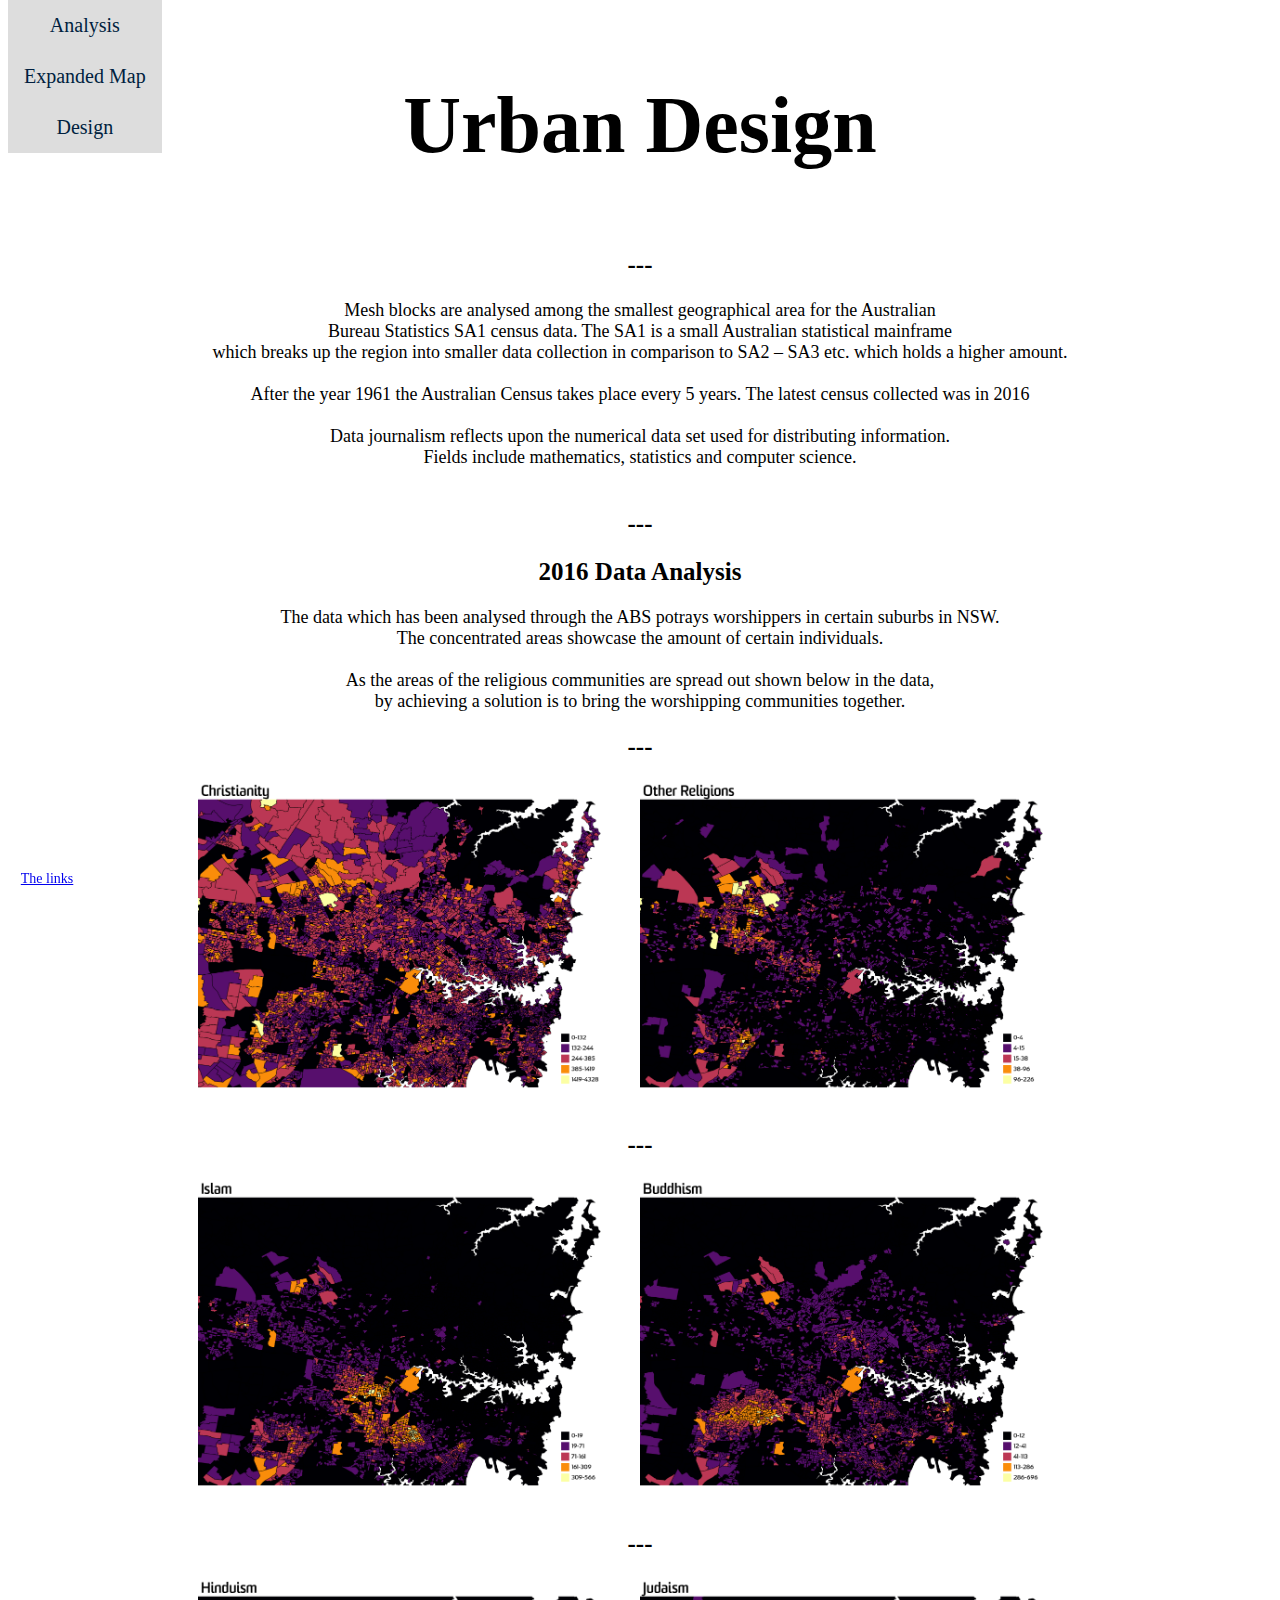
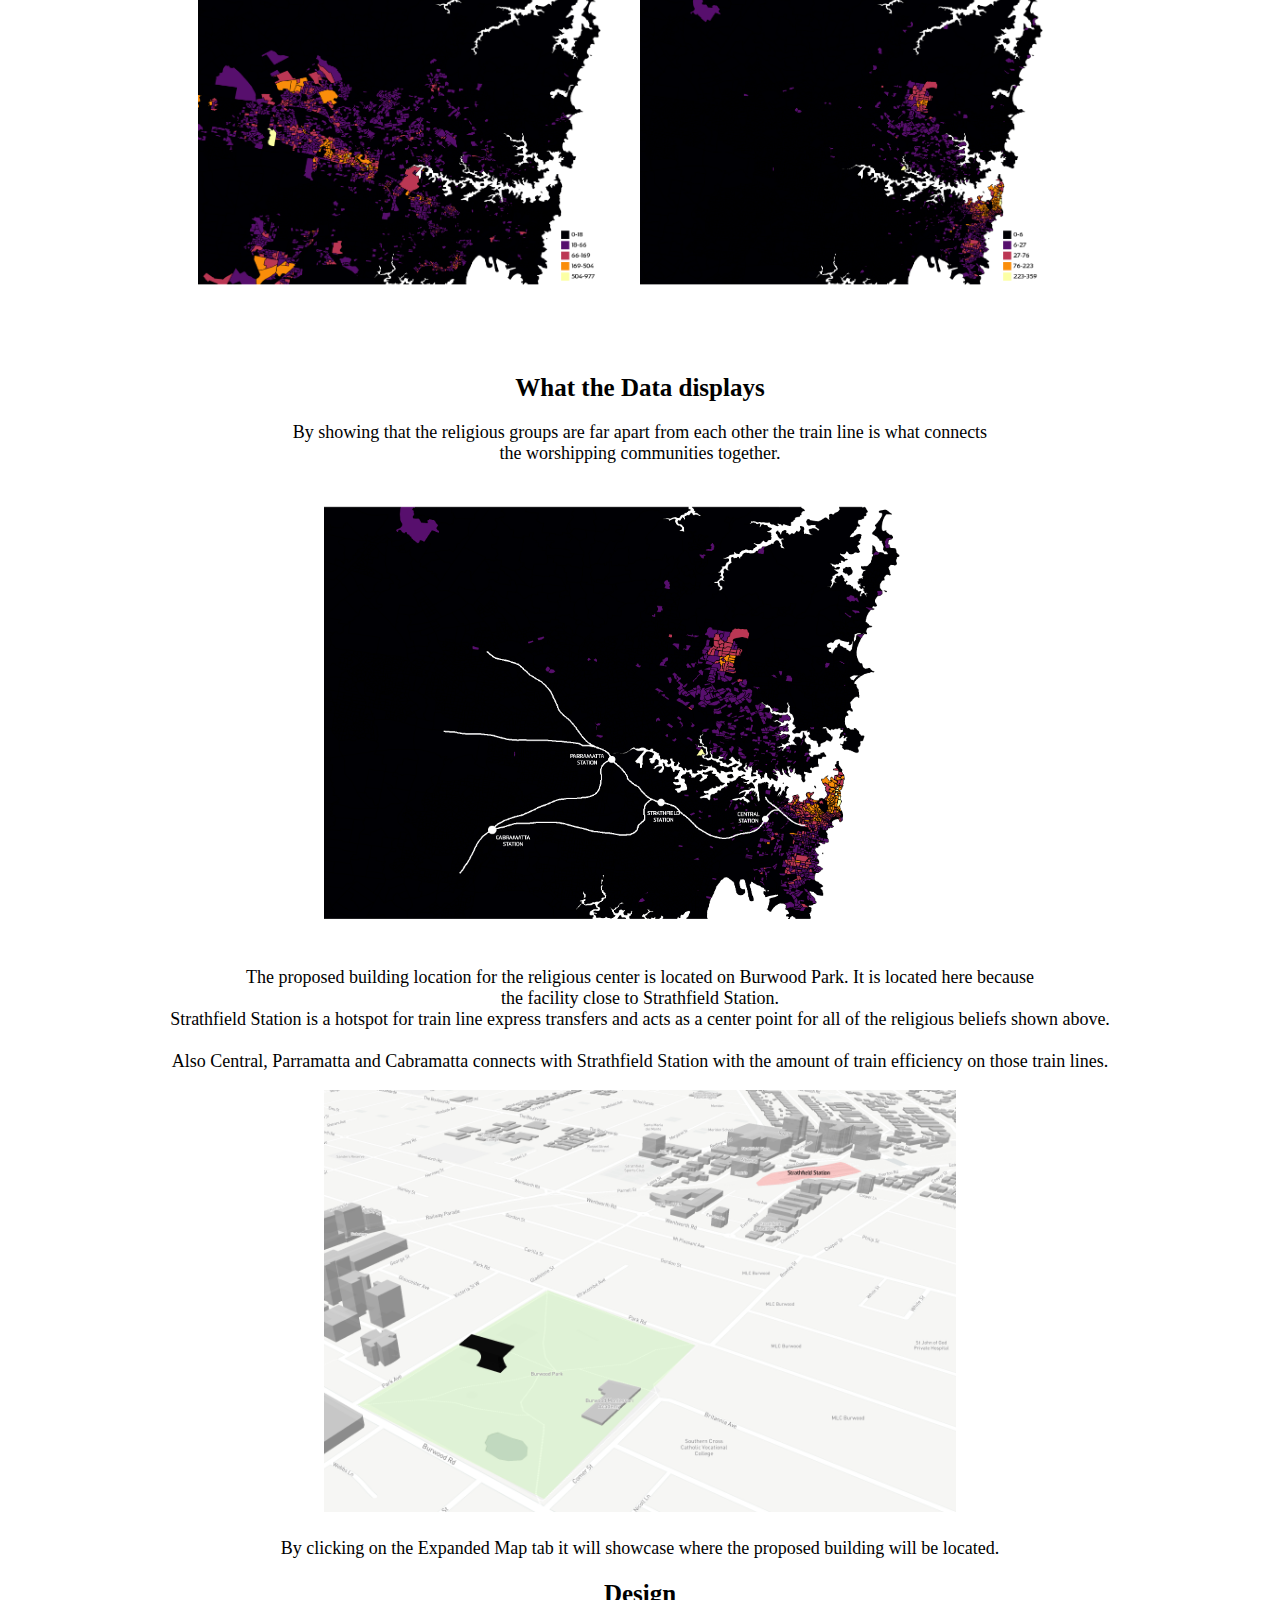
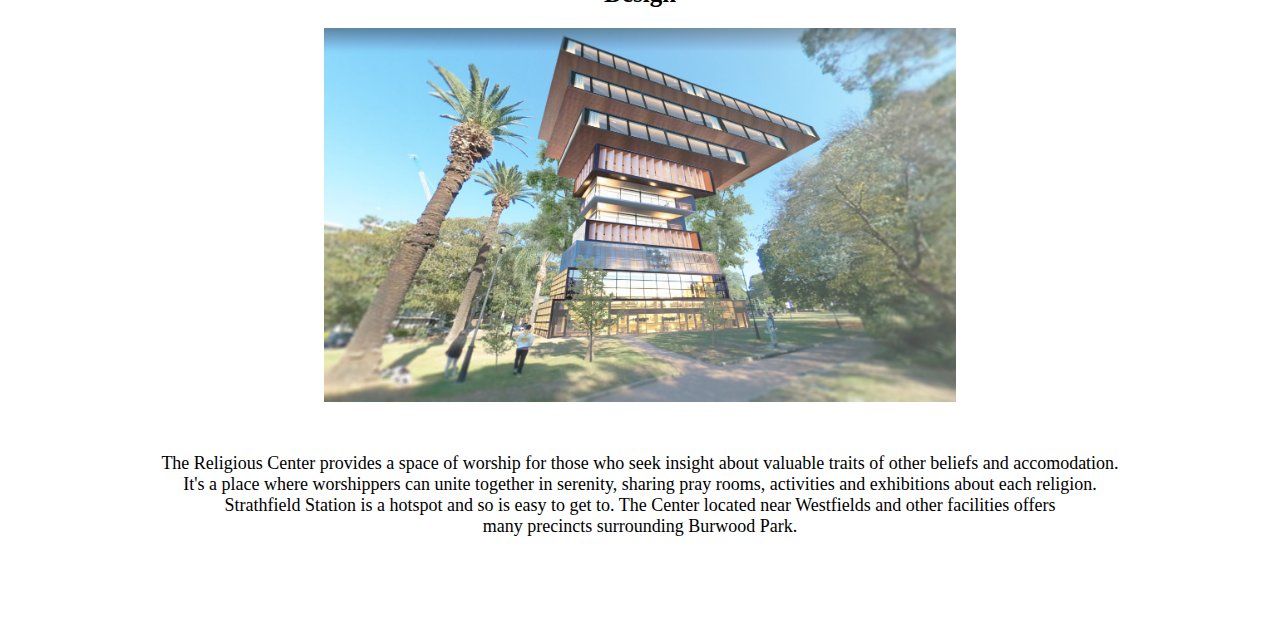
==== index.html @ 388044da "Update index.html" ====
<!DOCTYPE html>
<html>

<head>
<link rel="stylesheet" type="text/css" href="style.css"/>
<title>Testing Boi</title>
</head>

<body>

 <div class="topnav" id="myTopnav">
 <a href="index.html">Analysis</a>
 <a href="page1.html">Expanded Map</a>
 <a href="page2.html">Design</a>

 </div>


<h3>Urban Design</h3>
<h2>---</h2>
<p> 
 
 Mesh blocks are analysed among the smallest geographical area for the Australian <br> 
 Bureau Statistics SA1 census data. The SA1 is a small Australian statistical mainframe <br> 
 which breaks up the region into smaller data collection in comparison to SA2 – SA3 etc. which holds a higher amount.<br><br>
 
 After the year 1961 the Australian Census takes place every 5 years. The latest census collected was in 2016 <br><br>
 
 Data journalism reflects upon the numerical data set used for distributing information. <br>
 Fields include mathematics, statistics and computer science.<br><br>
 
 <h2>---</h2>

<h2>2016 Data Analysis</h2>
 <p>
The data which has been analysed through the ABS potrays worshippers in certain suburbs in NSW.<br>
The concentrated areas showcase the amount of certain individuals. <br><br>

As the areas of the religious communities are spread out shown below in the data,  <br>
by achieving a solution is to bring the worshipping communities together.
  
 <br>

  <h2>---</h2>
 
<img src="ChristPop.png" alt="the boi is missing!" style="width:35%" /><img src="AllPop.png" alt="the boi is missing!" style="width:35%" />
 
</p>
 
<h2>---</h2>
 
<img src="IslamPop.png" alt="the boi is missing!" style="width:35%" /><img src="BudPop.png" alt="the boi is missing!" style="width:35%" />
 
 </p>

<h2>---</h2>
 
<img src="HinduPop.png" alt="the boi is missing!" style="width:35%" /><img src="JudPop.png" alt="the boi is missing!" style="width:35%" />
 
 </p><br>

 <h2>What the Data displays</h2>
 <p>

 By showing that the religious groups are far apart from each other the train line is what connects <br>
 the worshipping communities together.
 
 <p>  
  
<img src="Train.png" alt="image missing!" style="width:50%" /> <br>
 
 <p>   

The proposed building location for the religious center is located on Burwood Park. It is located here because <br>
the facility close to Strathfield Station.<br>
Strathfield Station is a hotspot for train line express transfers and acts as a center point for all of the religious beliefs shown above.<br><br>
Also Central, Parramatta and Cabramatta connects with Strathfield Station with the amount of train efficiency on those train lines.
  
  <p>
   
<img src="Evi.jpg" alt="image missing!" style="width:50%" /> <br><br>
 
 By clicking on the Expanded Map tab it will showcase where the proposed building will be located. 
 
 <p>  
  
<h2>Design</h2>

<img src="Bro.jpg" alt="image missing!" style="width:50%" /> <br><br>

 <p>   
The Religious Center provides a space of worship for those who seek insight about valuable traits of other beliefs and accomodation. <br>
It's a place where worshippers can unite together in serenity, sharing pray rooms, activities and exhibitions about each religion.<br>
Strathfield Station is a hotspot and so is easy to get to. The Center located near Westfields and other facilities offers<br>
many precincts surrounding Burwood Park.
  
<br><br>
<br>
<br>
<br>


 

 
          
<footer> 
<a href="https://github.com/Coleron"> The links</a>
</footer>

</body>

</html>
---- style.css ----
body {
	background: url(https://52ways.com/wp-content/uploads/2018/01/MELBOURNE-52-WAYS-cities-grayscale-version.jpg) no-repeat center center fixed; 
 	-webkit-background-size: cover;
  	-moz-background-size: cover;
	-o-background-size: cover;
 	background-size: cover;
	text-align:center;
	font-family:Sommet;
	font-size:24px;
}

h1 {
	border-style: clear:both;
	border-width: 10px;
	border-color: #CD5C5C;
	padding: 1%;
	width: 40%;
	height:10%;
	margin:auto;
}

h2 {
	font-size: 25px;
}

h3 {
	font-size: 80px;
}

p {
	font-size:18px;
}

footer {
	position:fixed;
	bottom:0;
	font-size: 14px;
	padding: 1%;
}

.topnav{
	position:fixed;
	top:0;
	background-color: #DDDDDD;
}

.topnav a {
	float:center;
	display:block;
	color:#001f3f;
	text-align: center;
	padding:14px 16px;
	text-decoration: none;
	font-size:20px;
}

.topnav a:hover {
	background-color: #001f3f;
	color: ;
}
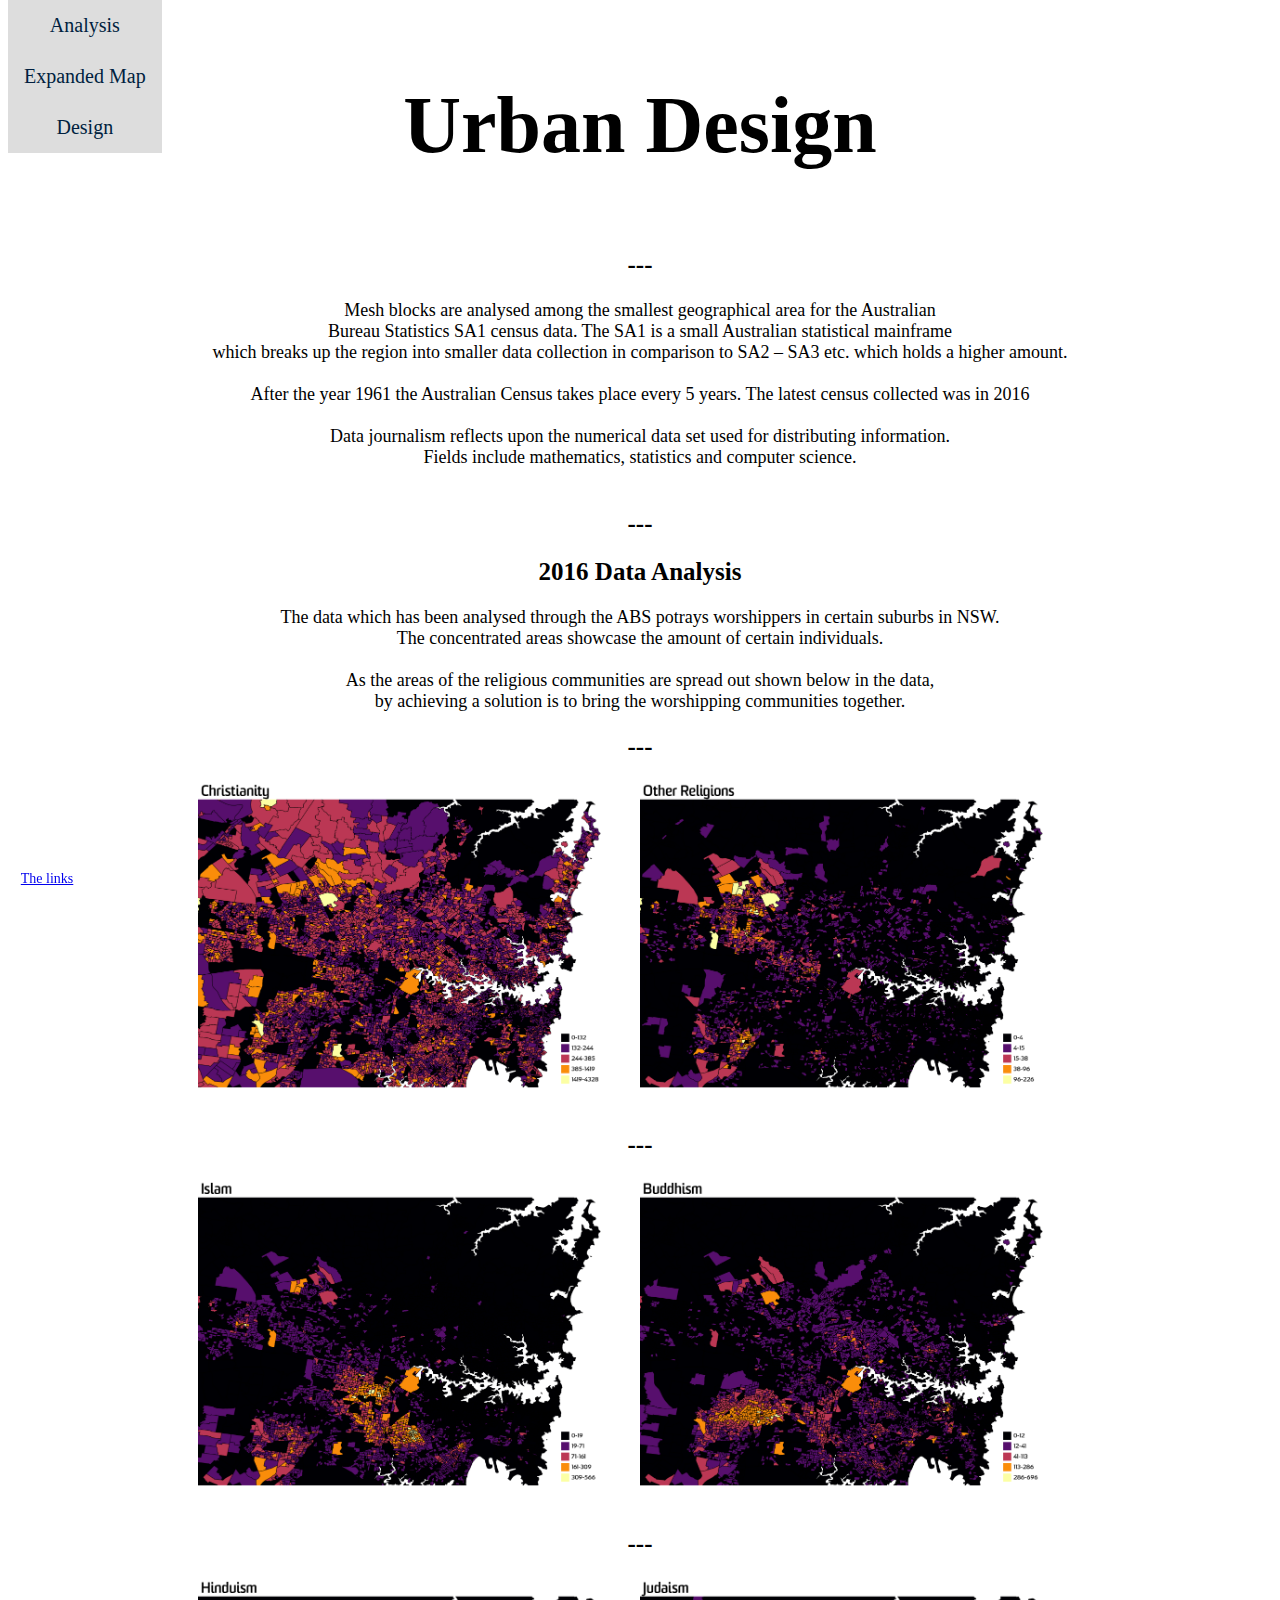
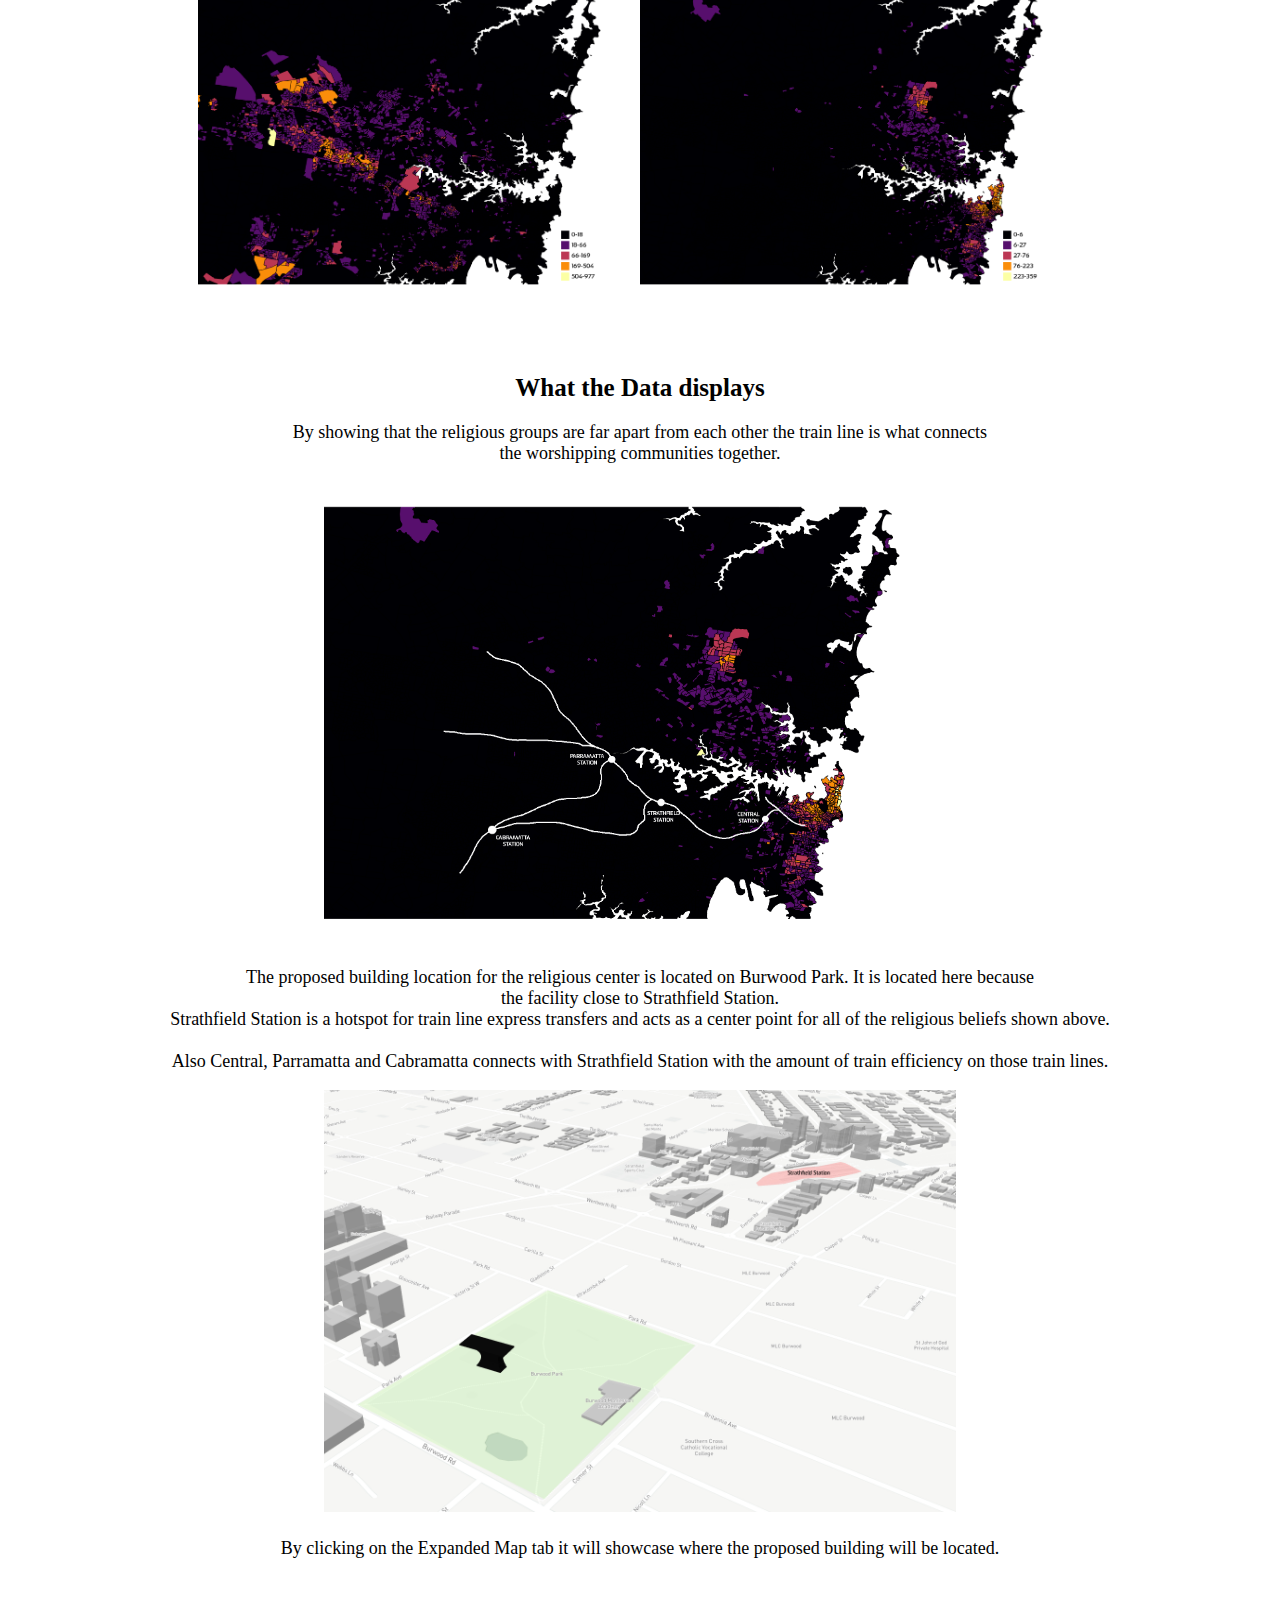
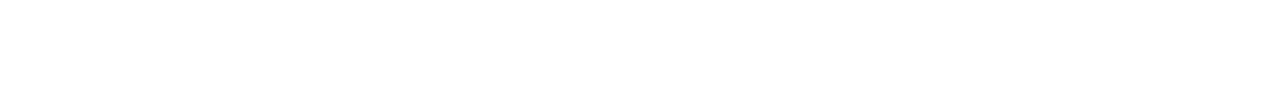
==== commit dfa33871: "Update index.html" ====
--- a/index.html
+++ b/index.html
@@ -82,28 +82,12 @@
  
  By clicking on the Expanded Map tab it will showcase where the proposed building will be located. 
  
- <p>  
-  
-<h2>Design</h2>
-
-<img src="Bro.jpg" alt="image missing!" style="width:50%" /> <br><br>
-
  <p>   
-The Religious Center provides a space of worship for those who seek insight about valuable traits of other beliefs and accomodation. <br>
-It's a place where worshippers can unite together in serenity, sharing pray rooms, activities and exhibitions about each religion.<br>
-Strathfield Station is a hotspot and so is easy to get to. The Center located near Westfields and other facilities offers<br>
-many precincts surrounding Burwood Park.
-  
 <br><br>
 <br>
 <br>
 <br>
-
-
- 
-
- 
-          
+         
 <footer> 
 <a href="https://github.com/Coleron"> The links</a>
 </footer>
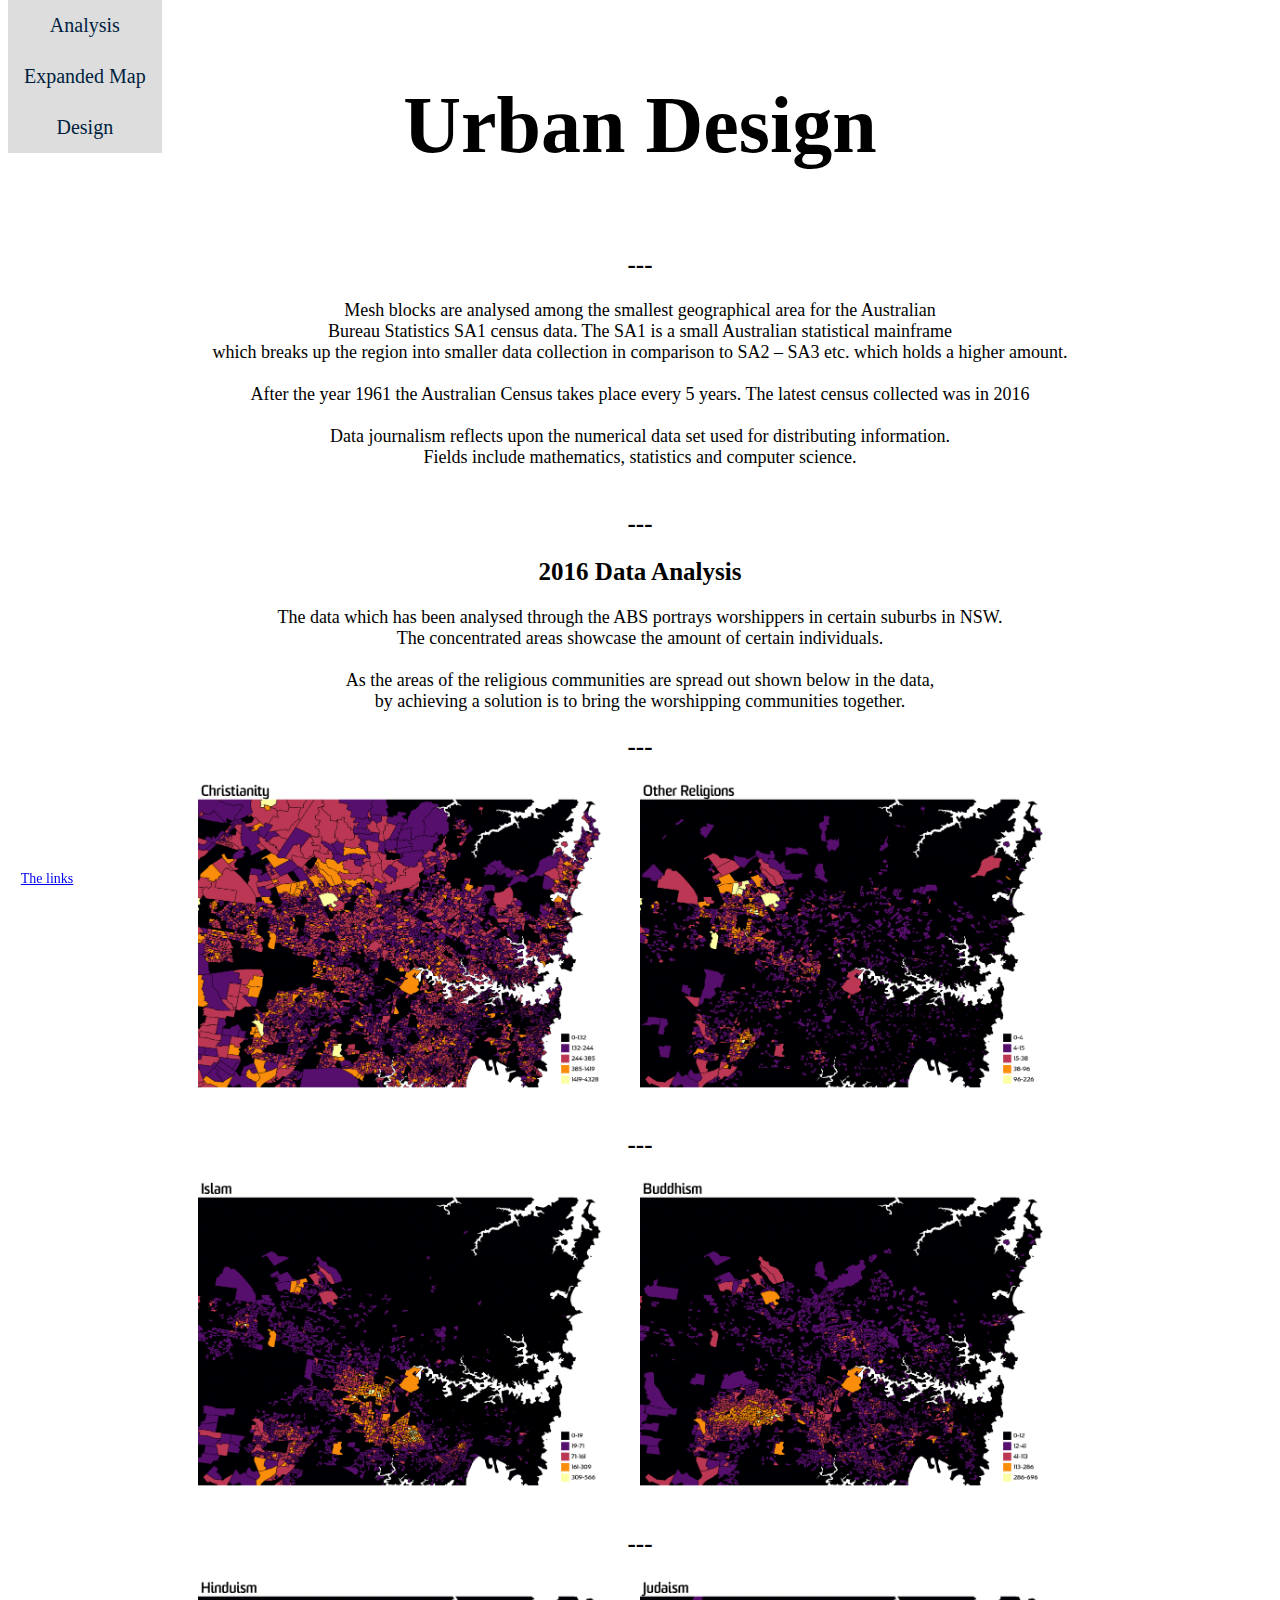
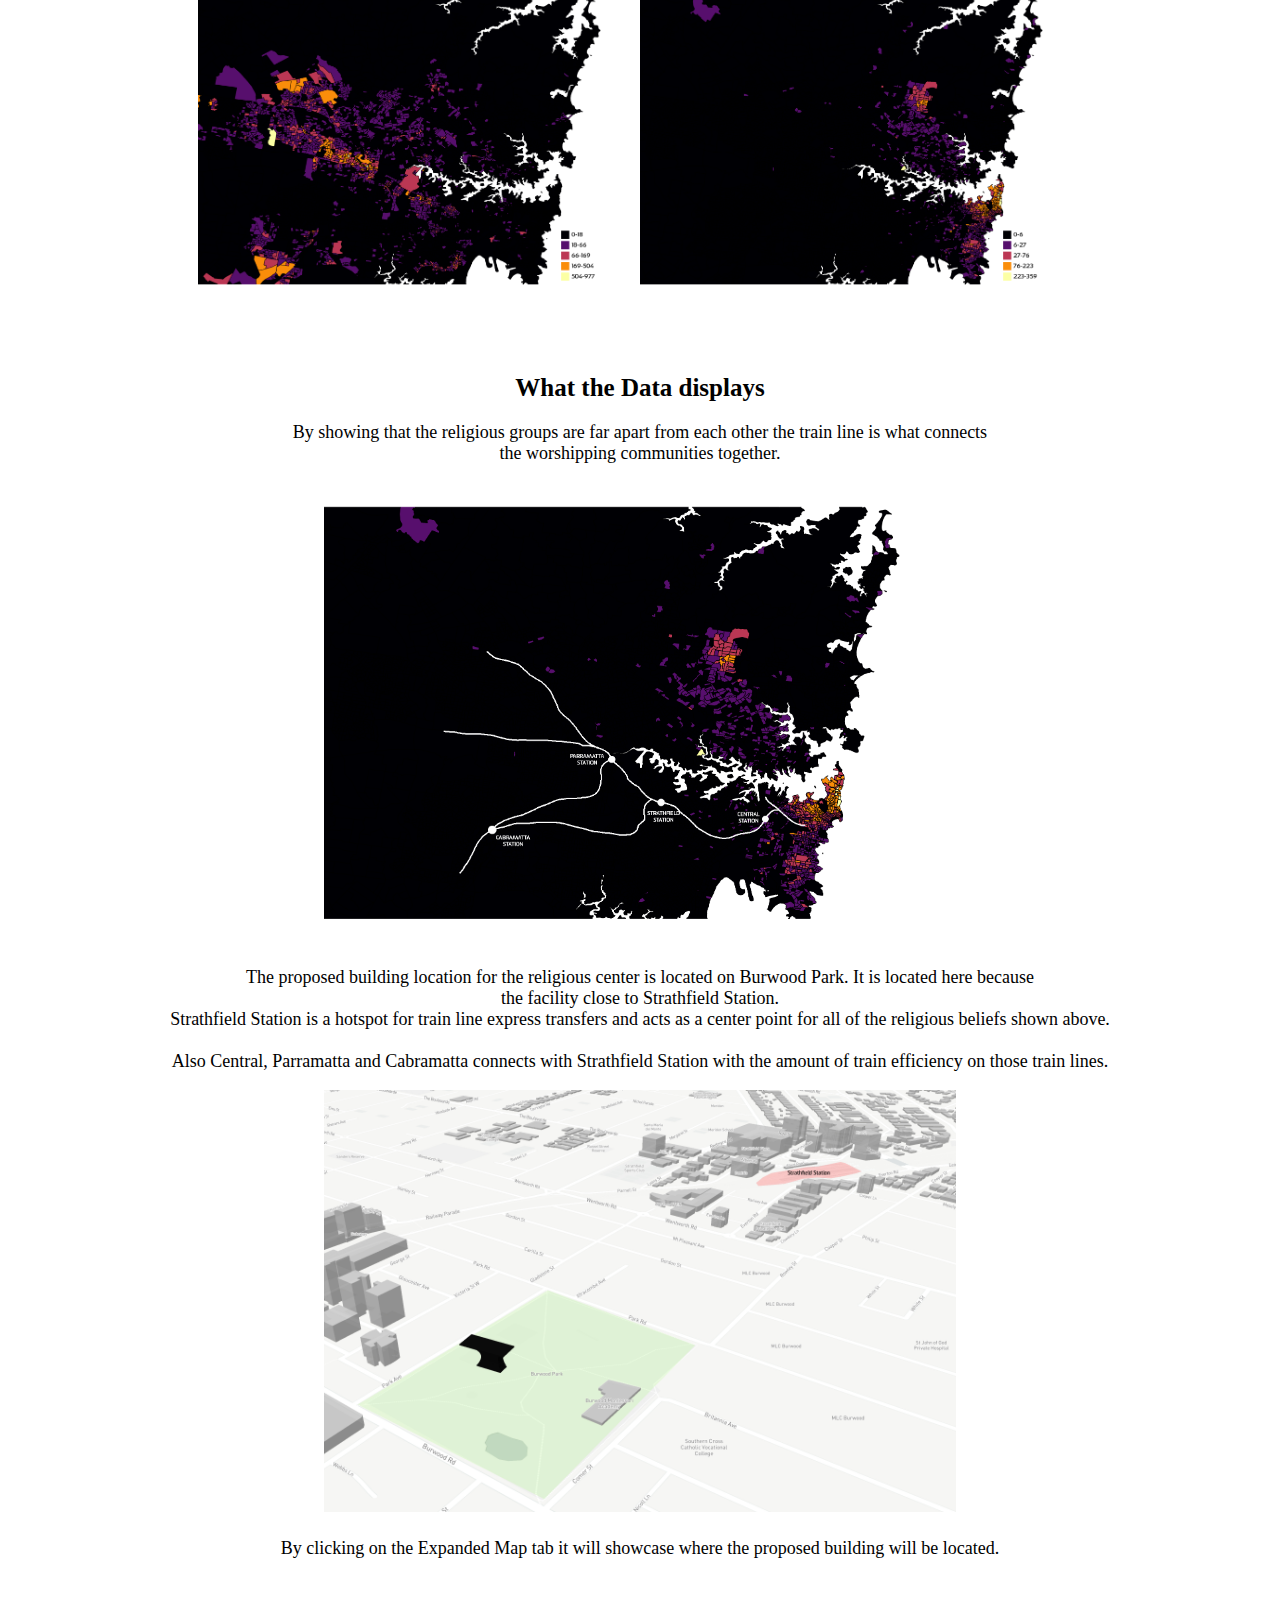
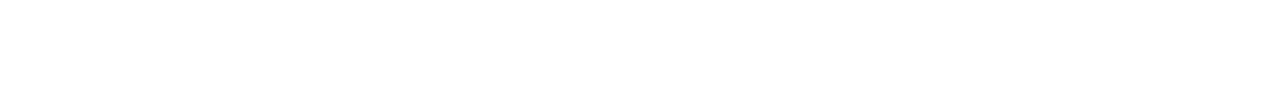
==== commit bd05dbc6: "Update index.html" ====
--- a/index.html
+++ b/index.html
@@ -33,7 +33,7 @@
 
 <h2>2016 Data Analysis</h2>
  <p>
-The data which has been analysed through the ABS potrays worshippers in certain suburbs in NSW.<br>
+The data which has been analysed through the ABS portrays worshippers in certain suburbs in NSW.<br>
 The concentrated areas showcase the amount of certain individuals. <br><br>
 
 As the areas of the religious communities are spread out shown below in the data,  <br>
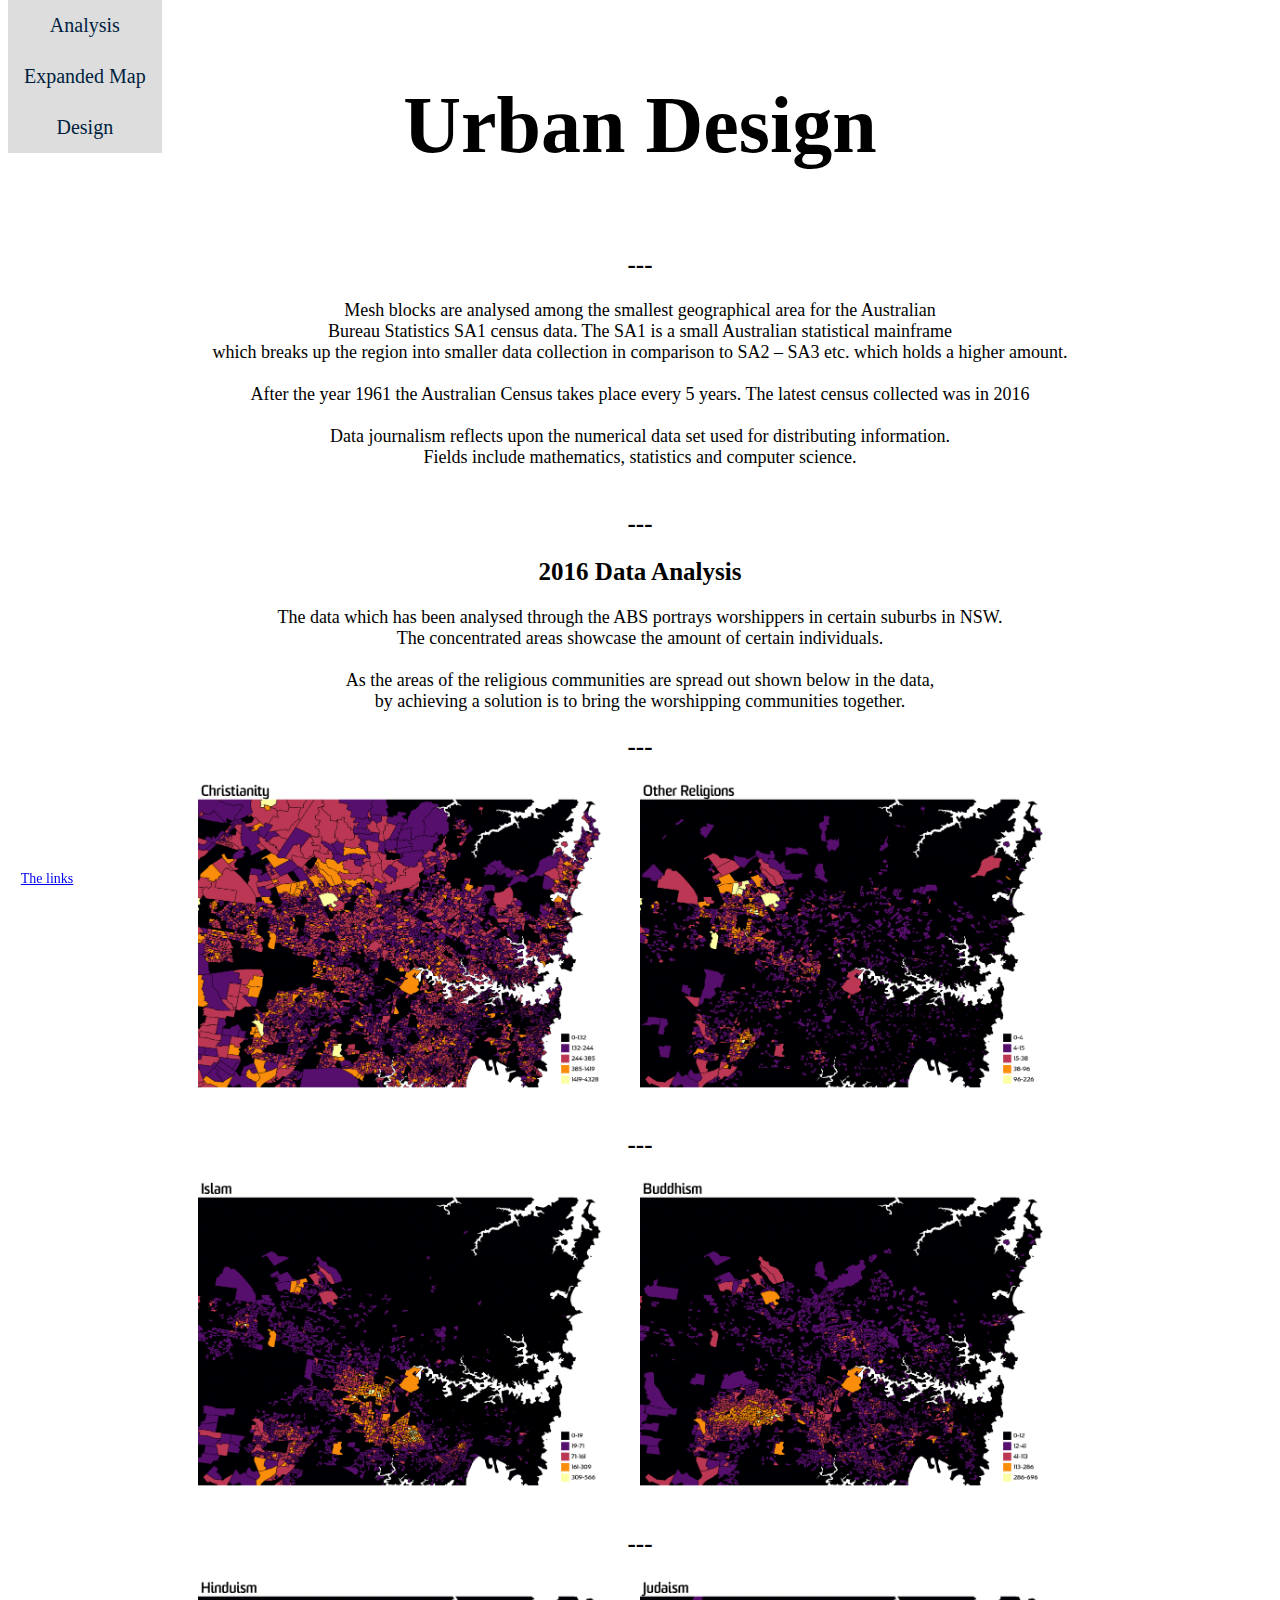
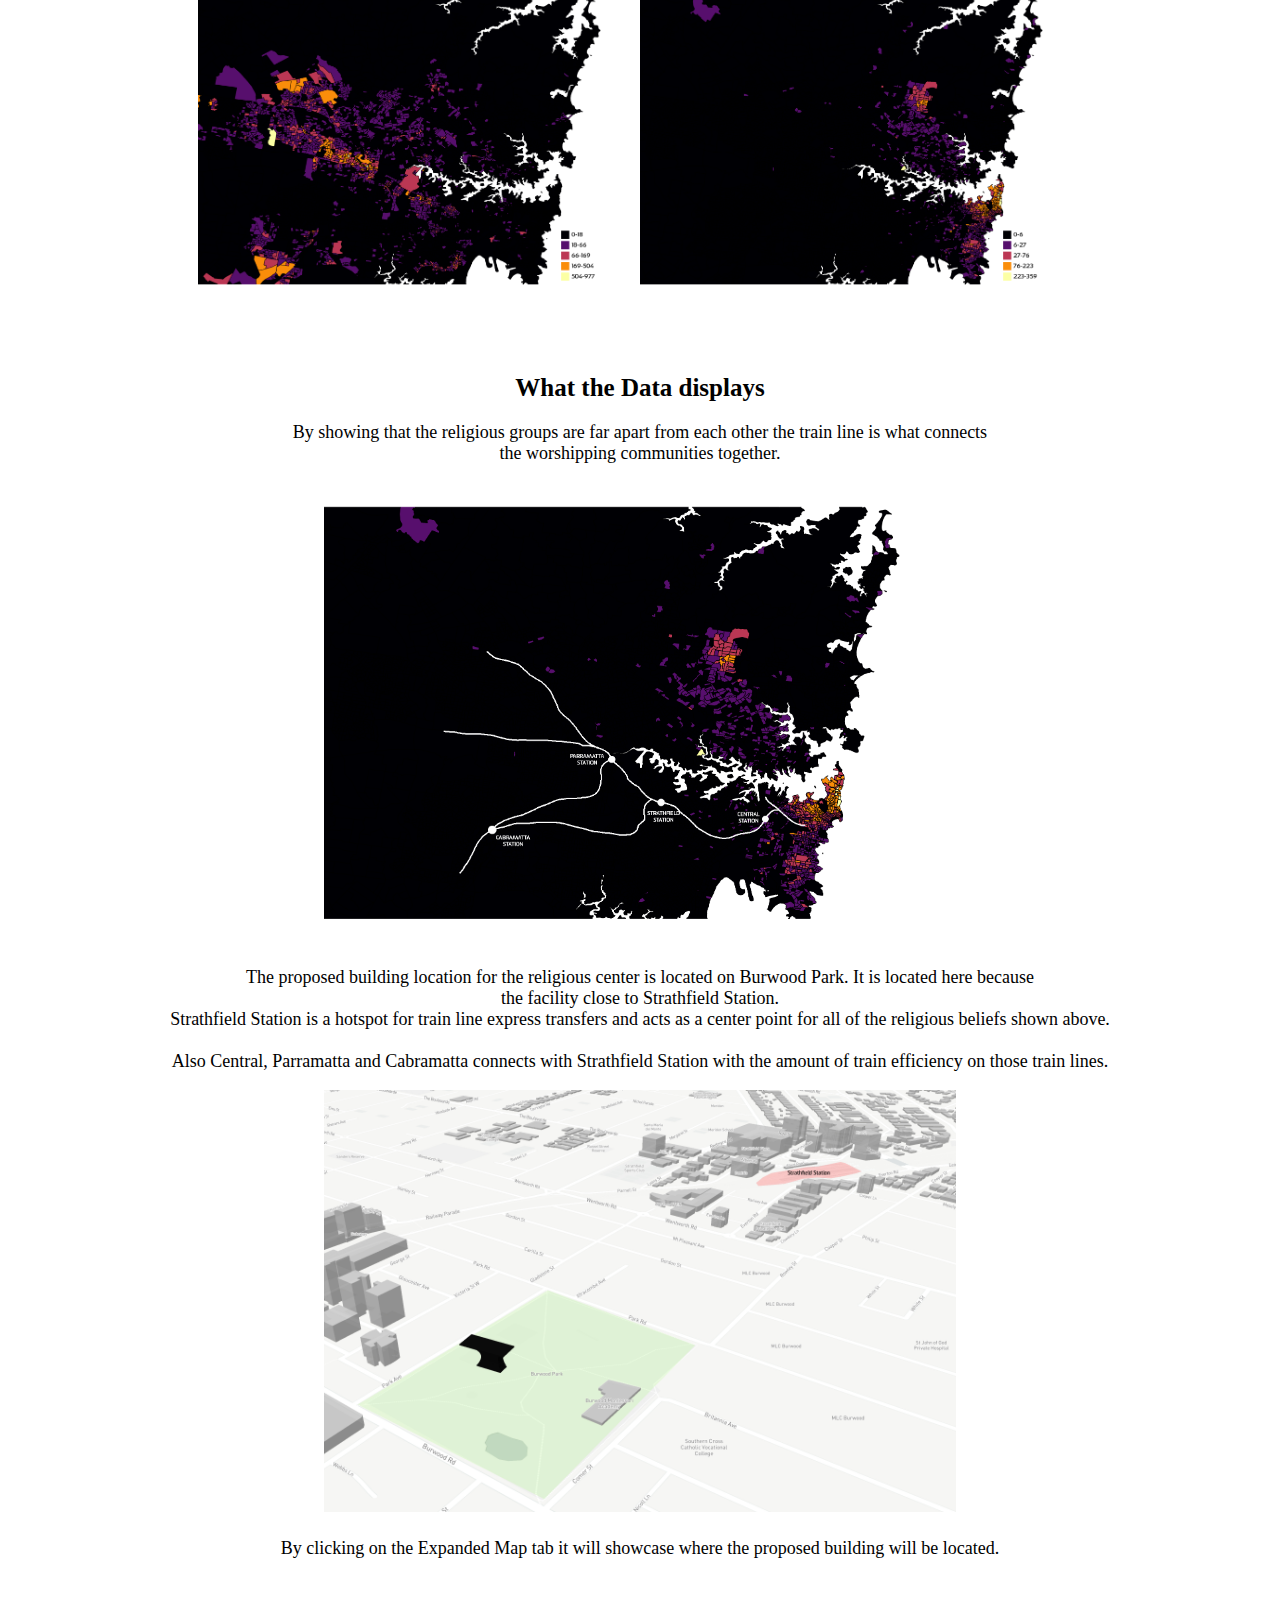
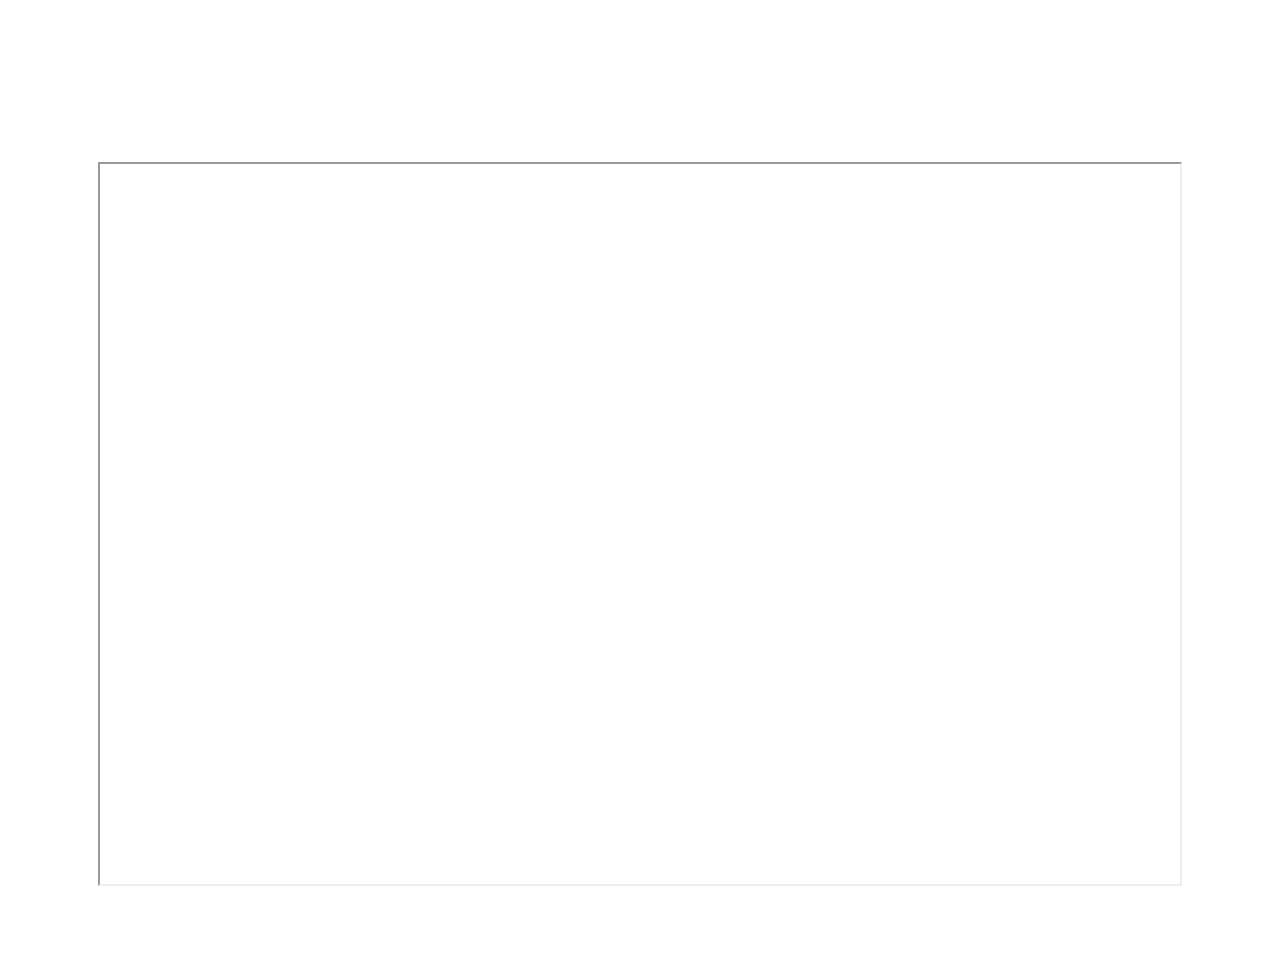
==== commit 5ed18a02: "Update index.html" ====
--- a/index.html
+++ b/index.html
@@ -87,6 +87,12 @@
 <br>
 <br>
 <br>
+ 
+    <h3>
+<iframe width="1080" height="720" align="middle" src="page1.html">
+  <p>Your browser does not support iframes.</p>
+</iframe>
+</h3>
          
 <footer> 
 <a href="https://github.com/Coleron"> The links</a>
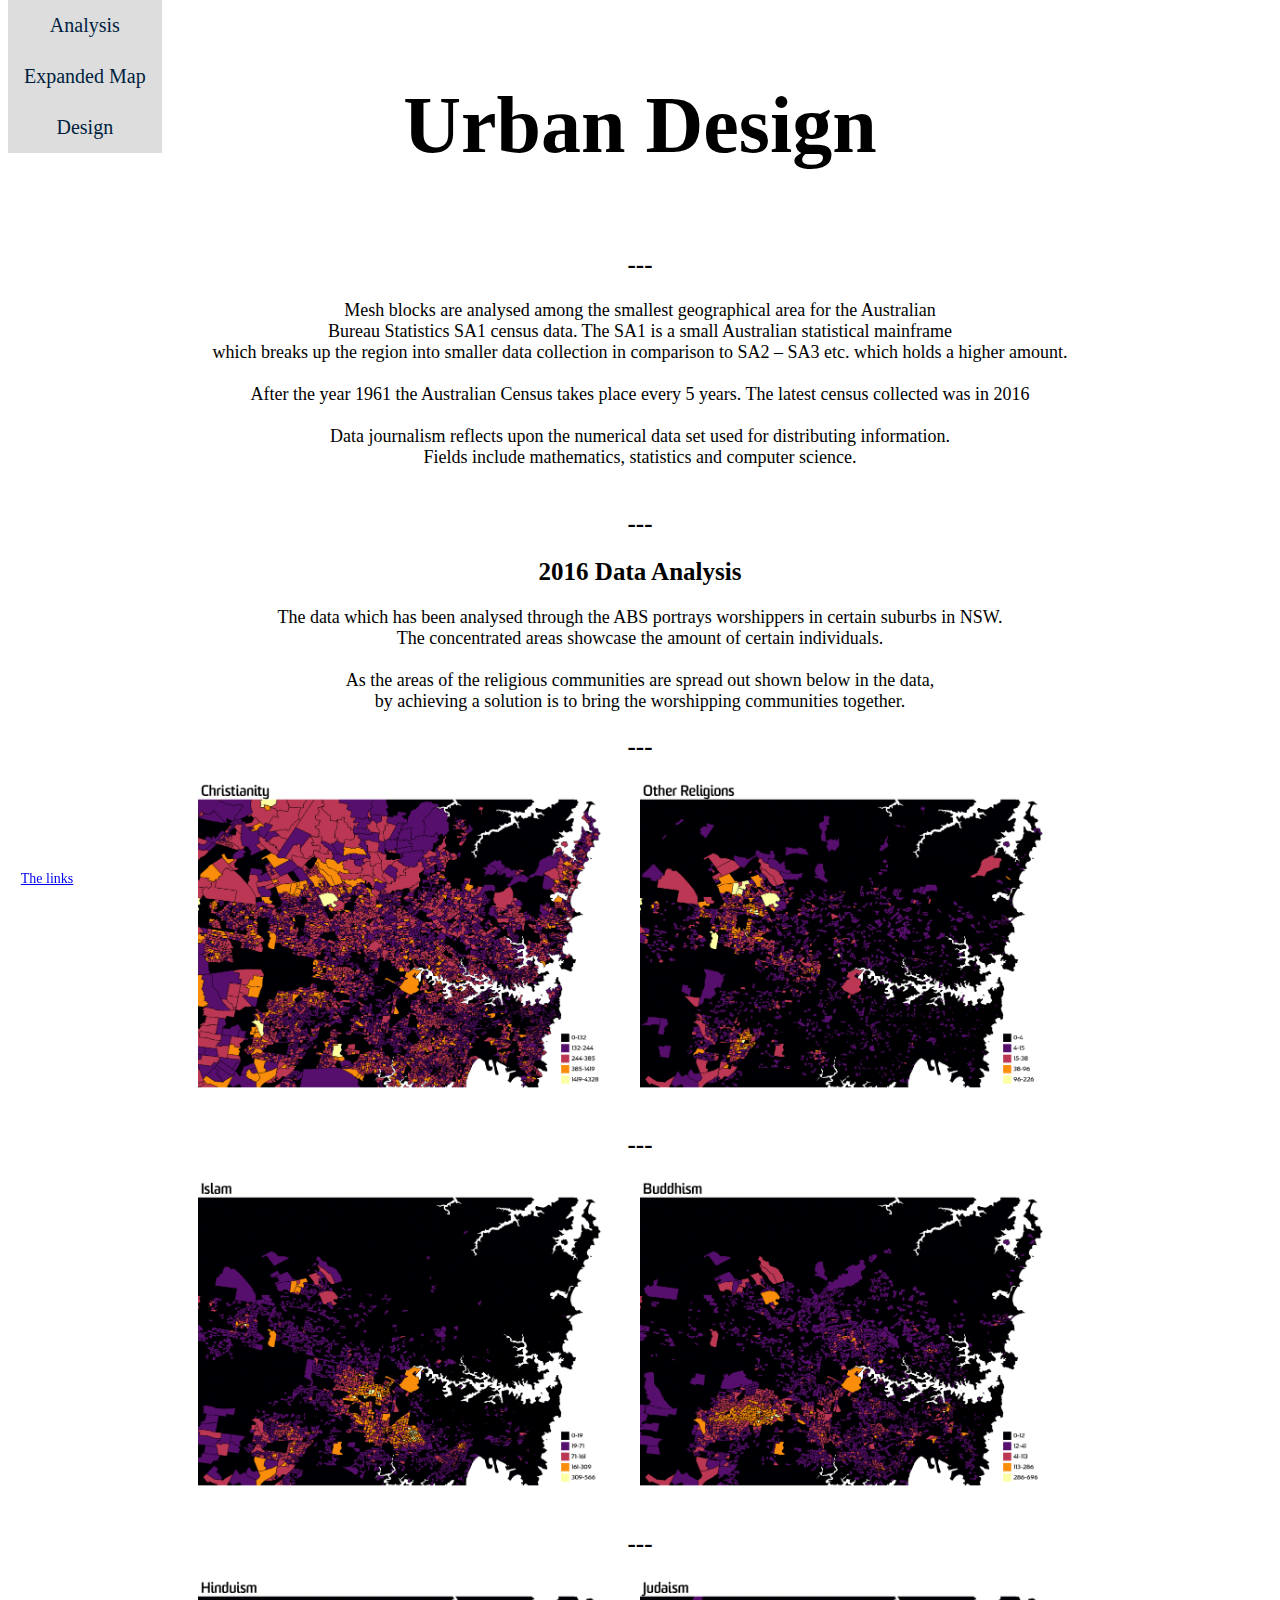
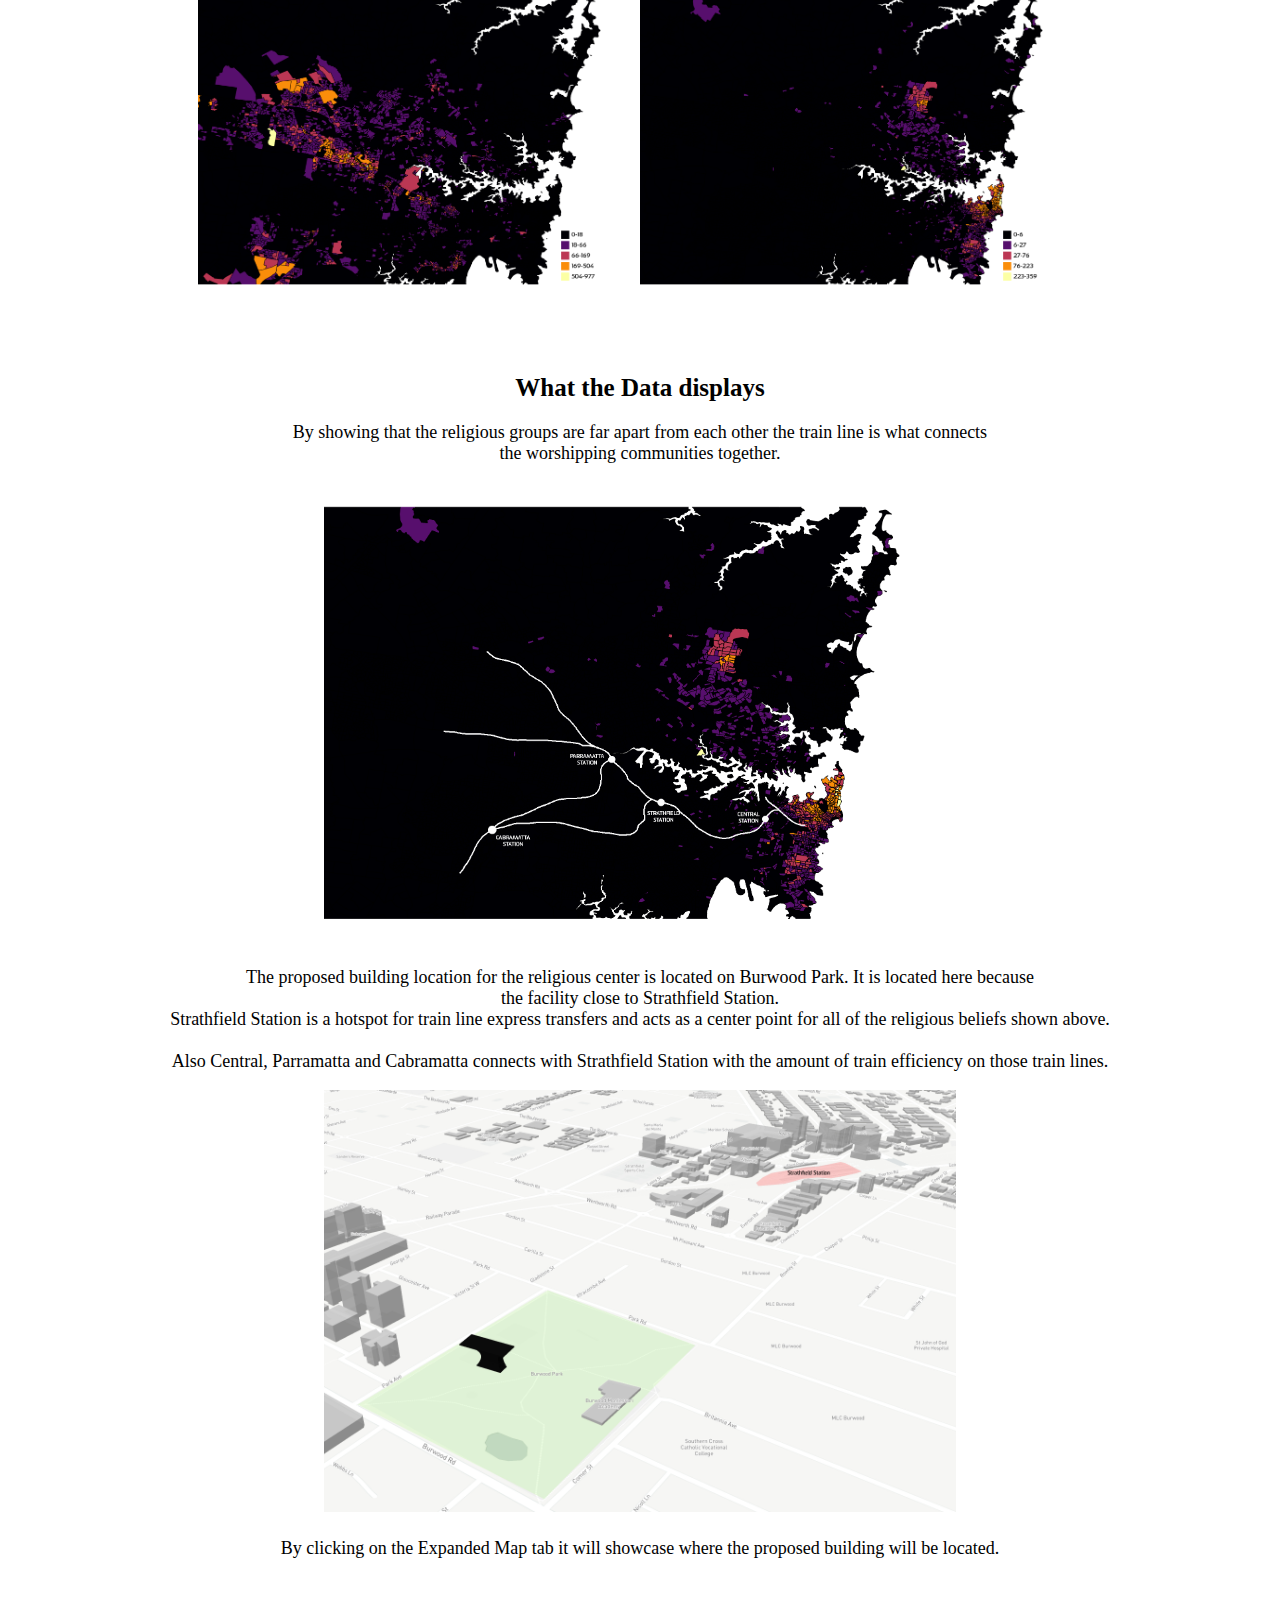
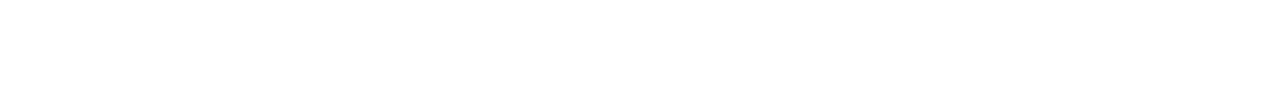
==== commit 38a940fa: "Update index.html" ====
--- a/index.html
+++ b/index.html
@@ -88,11 +88,7 @@
 <br>
 <br>
  
-    <h3>
-<iframe width="1080" height="720" align="middle" src="page1.html">
-  <p>Your browser does not support iframes.</p>
-</iframe>
-</h3>
+
          
 <footer> 
 <a href="https://github.com/Coleron"> The links</a>
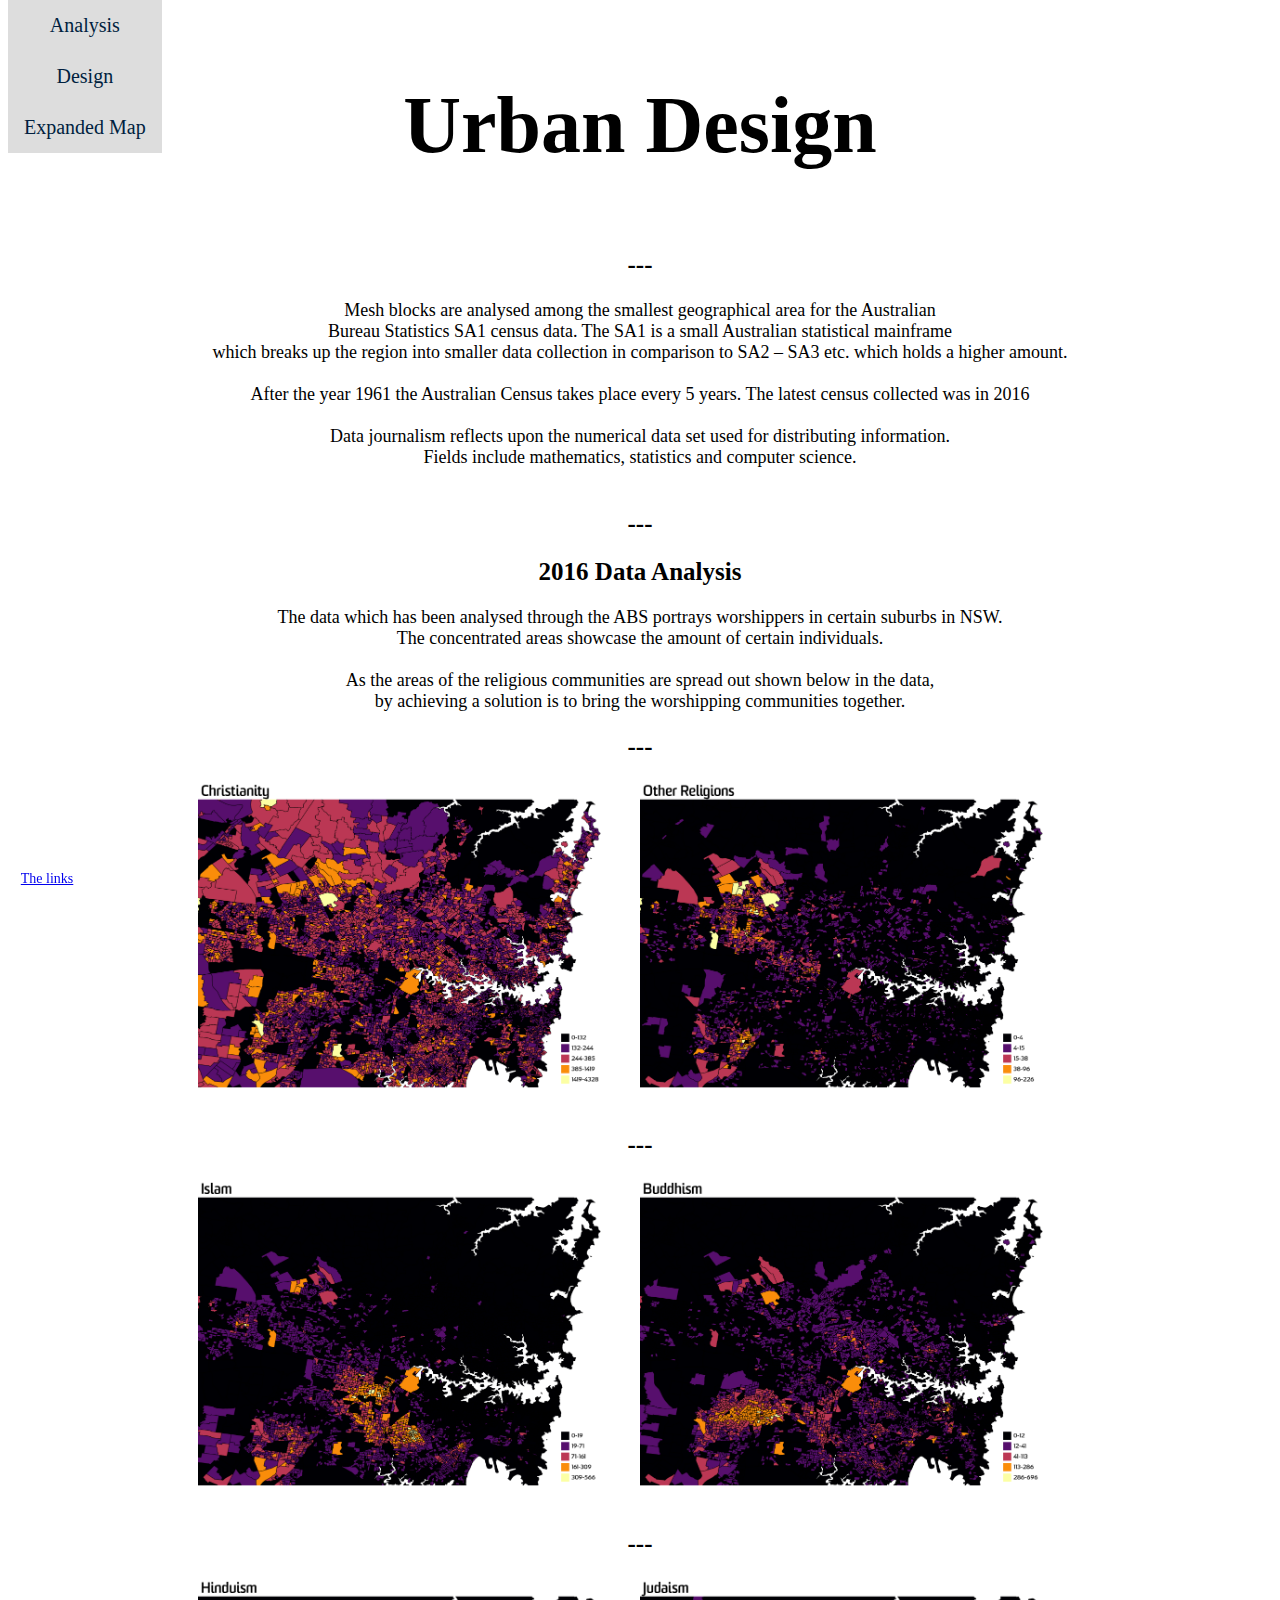
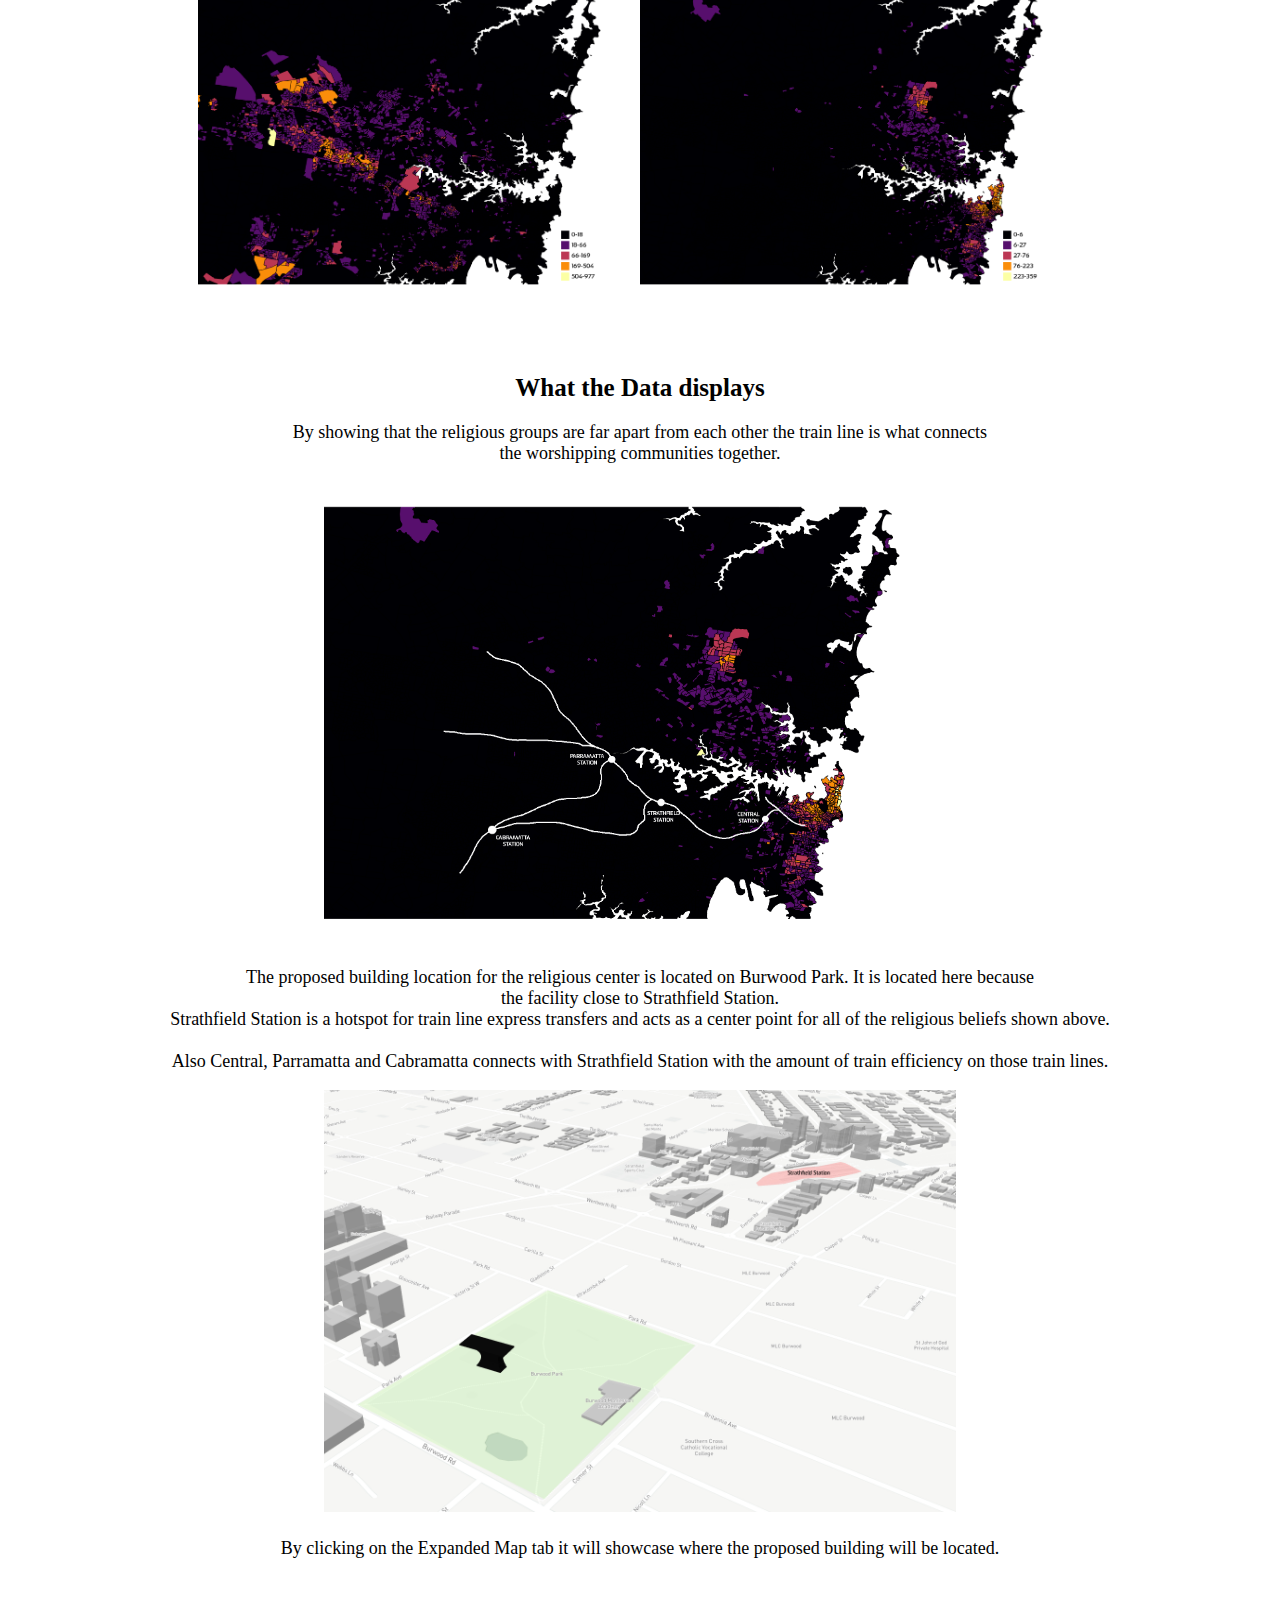
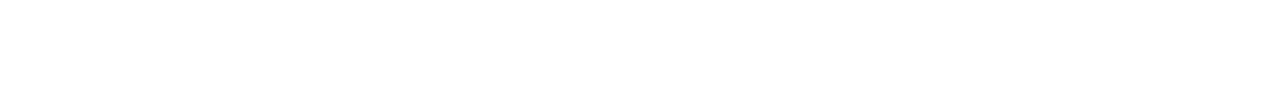
==== commit d4f8fd2f: "Update index.html" ====
--- a/index.html
+++ b/index.html
@@ -10,8 +10,8 @@
 
  <div class="topnav" id="myTopnav">
  <a href="index.html">Analysis</a>
- <a href="page1.html">Expanded Map</a>
- <a href="page2.html">Design</a>
+ <a href="page1.html">Design</a>
+ <a href="page2.html">Expanded Map</a>
 
  </div>
 
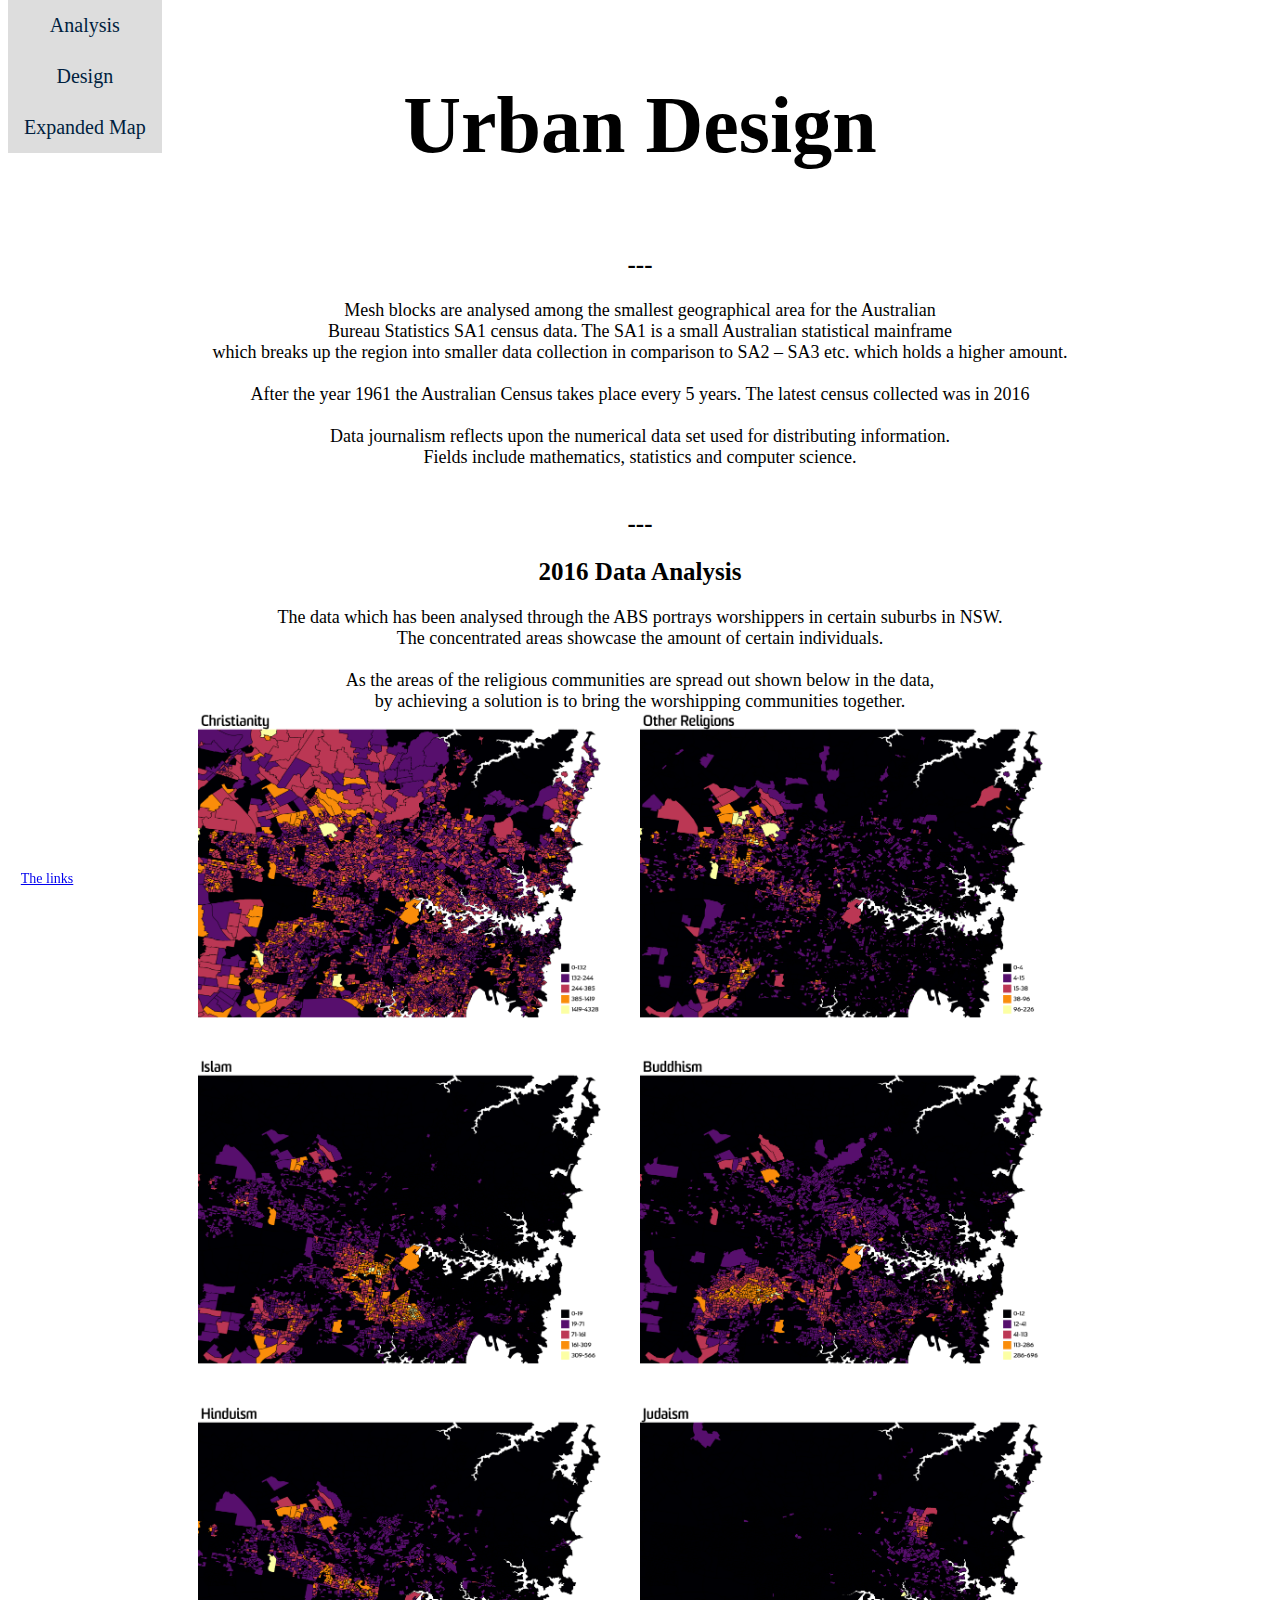
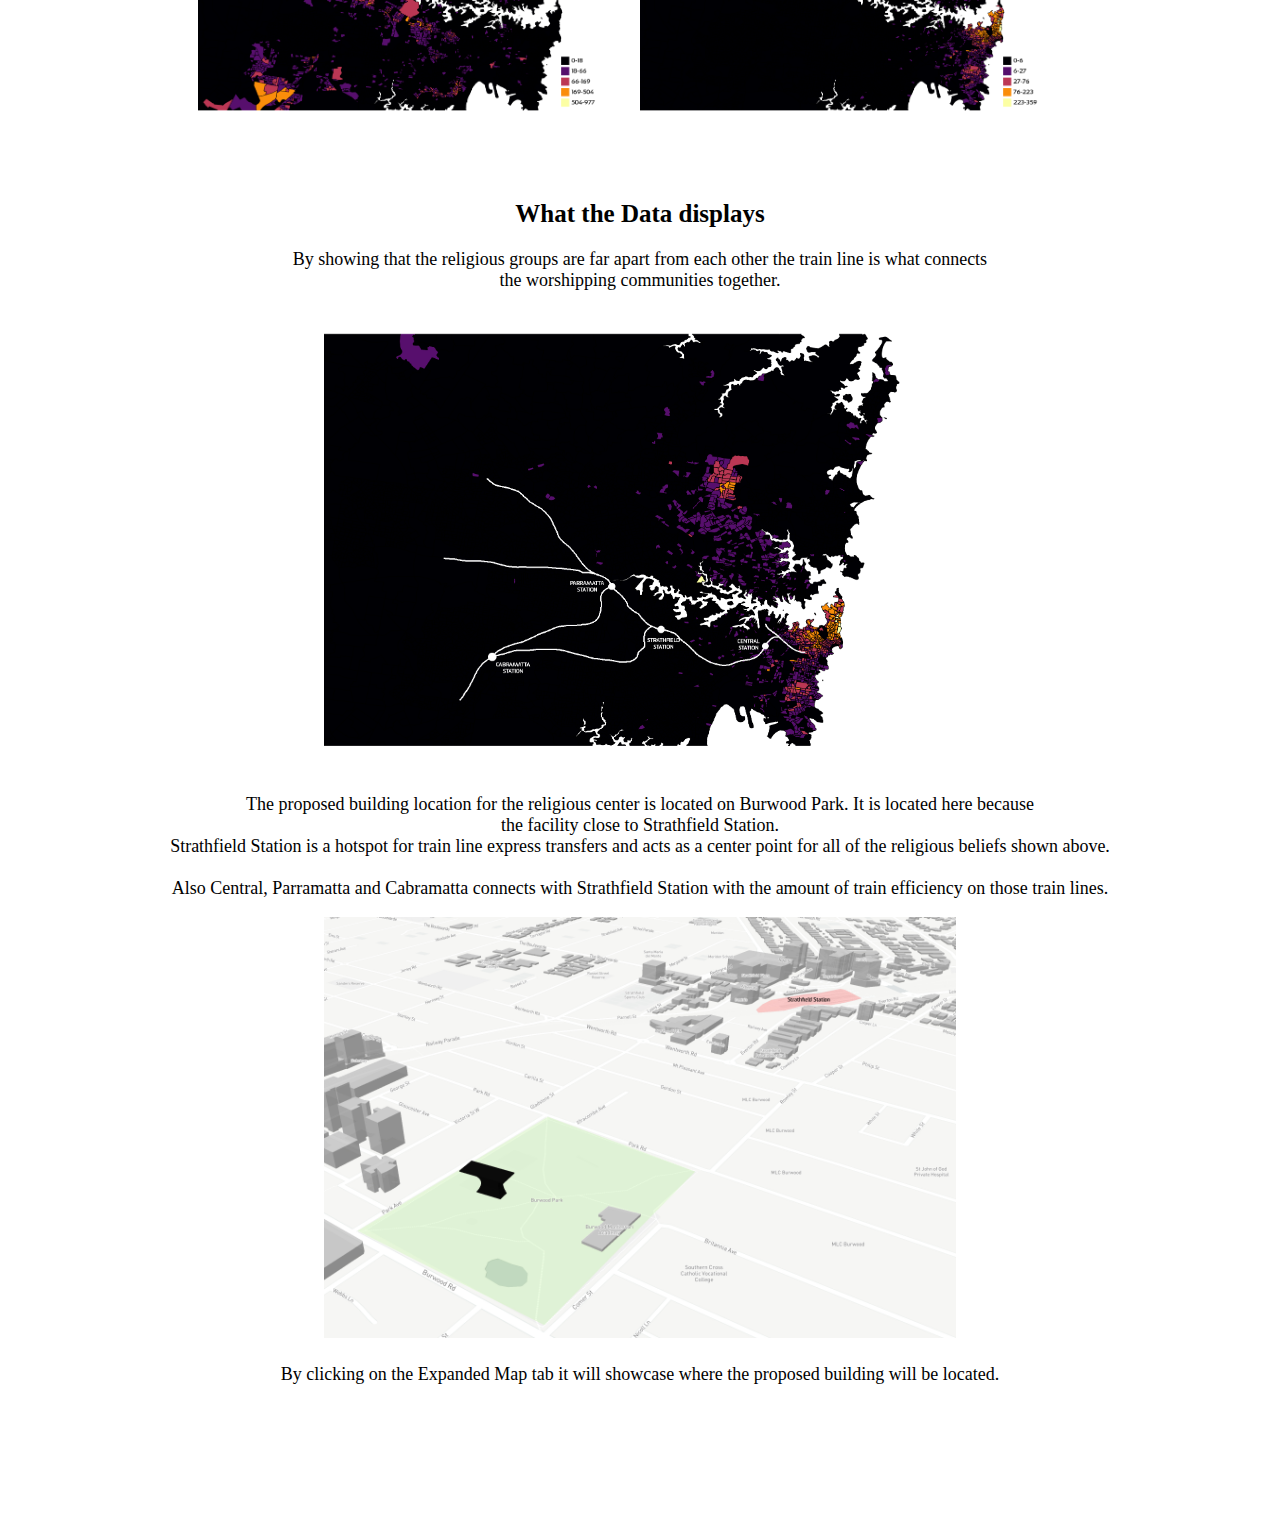
==== commit ffdd42be: "Update index.html" ====
--- a/index.html
+++ b/index.html
@@ -41,19 +41,19 @@
   
  <br>
 
-  <h2>---</h2>
+  
  
 <img src="ChristPop.png" alt="the boi is missing!" style="width:35%" /><img src="AllPop.png" alt="the boi is missing!" style="width:35%" />
  
 </p>
  
-<h2>---</h2>
+
  
 <img src="IslamPop.png" alt="the boi is missing!" style="width:35%" /><img src="BudPop.png" alt="the boi is missing!" style="width:35%" />
  
  </p>
 
-<h2>---</h2>
+
  
 <img src="HinduPop.png" alt="the boi is missing!" style="width:35%" /><img src="JudPop.png" alt="the boi is missing!" style="width:35%" />
  
@@ -74,7 +74,7 @@
 The proposed building location for the religious center is located on Burwood Park. It is located here because <br>
 the facility close to Strathfield Station.<br>
 Strathfield Station is a hotspot for train line express transfers and acts as a center point for all of the religious beliefs shown above.<br><br>
-Also Central, Parramatta and Cabramatta connects with Strathfield Station with the amount of train efficiency on those train lines.
+Also Central, Parramatta and Cabramatta connects with Strathfield Station with the amount of train efficiency on those train lines. <br>
   
   <p>
    
--- a/style.css
+++ b/style.css
@@ -1,5 +1,5 @@
 body {
-	background: url(https://52ways.com/wp-content/uploads/2018/01/MELBOURNE-52-WAYS-cities-grayscale-version.jpg) no-repeat center center fixed; 
+	background: url(http://www.hdfondos.eu/preview/get_photo/585765/1280/1024) no-repeat center center fixed; 
  	-webkit-background-size: cover;
   	-moz-background-size: cover;
 	-o-background-size: cover;
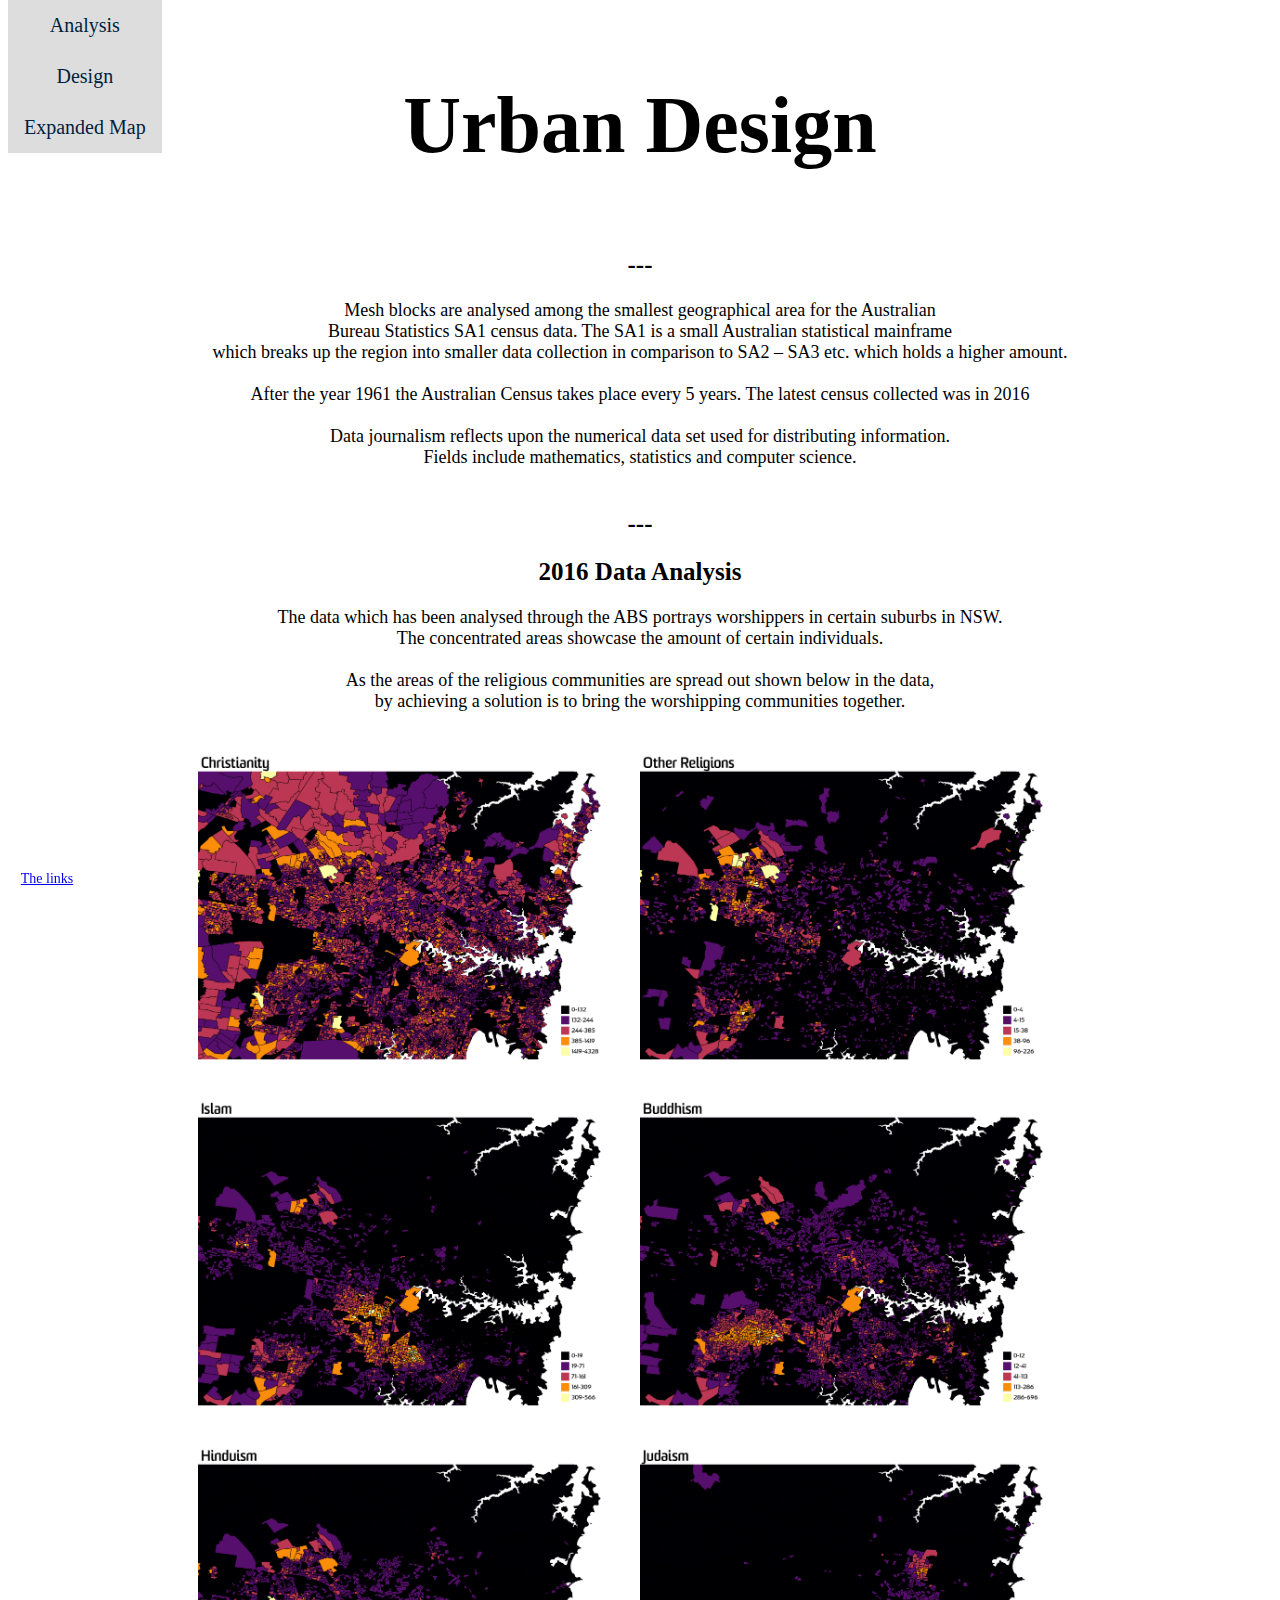
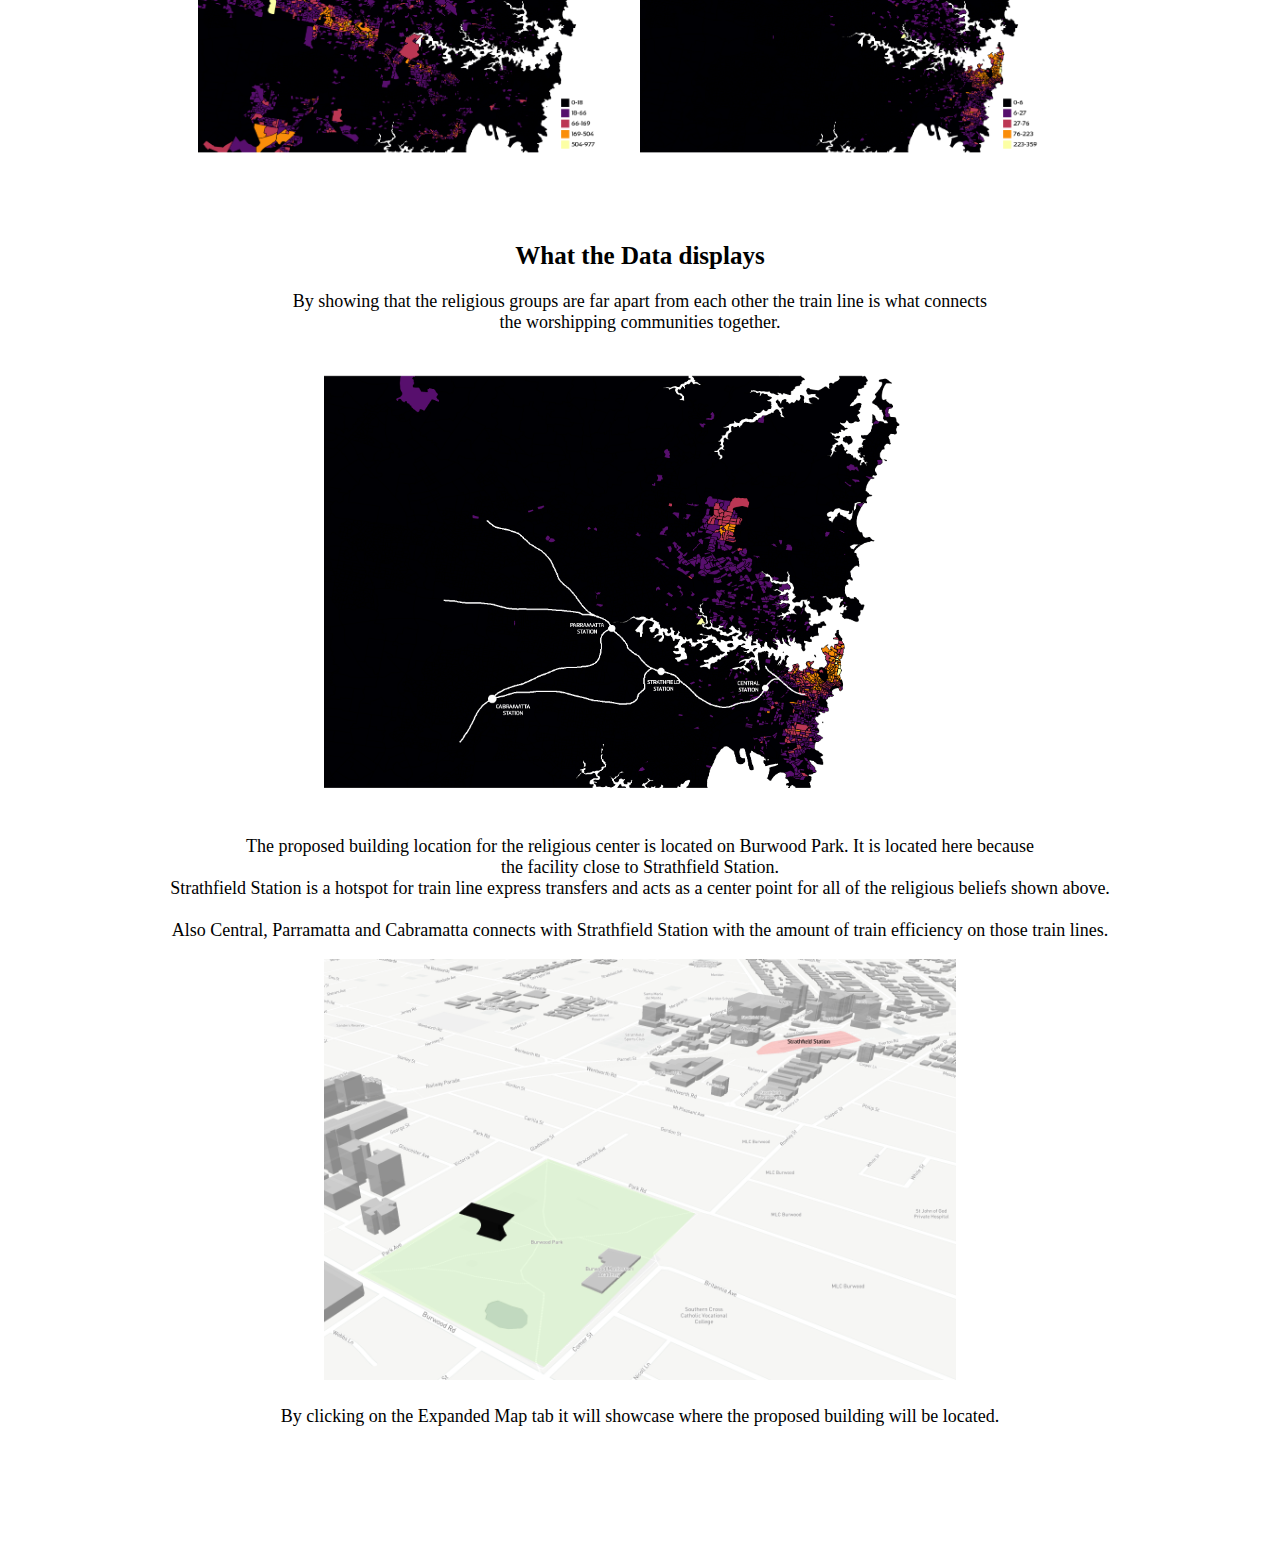
==== commit 445a3743: "Update index.html" ====
--- a/index.html
+++ b/index.html
@@ -40,7 +40,7 @@
 by achieving a solution is to bring the worshipping communities together.
   
  <br>
-
+<br><br>
   
  
 <img src="ChristPop.png" alt="the boi is missing!" style="width:35%" /><img src="AllPop.png" alt="the boi is missing!" style="width:35%" />
--- a/style.css
+++ b/style.css
@@ -1,5 +1,5 @@
 body {
-	background: url(http://www.hdfondos.eu/preview/get_photo/585765/1280/1024) no-repeat center center fixed; 
+	background: url(https://cs8.pikabu.ru/post_img/big/2016/03/17/7/1458209078195597213.jpg) no-repeat center center fixed; 
  	-webkit-background-size: cover;
   	-moz-background-size: cover;
 	-o-background-size: cover;
